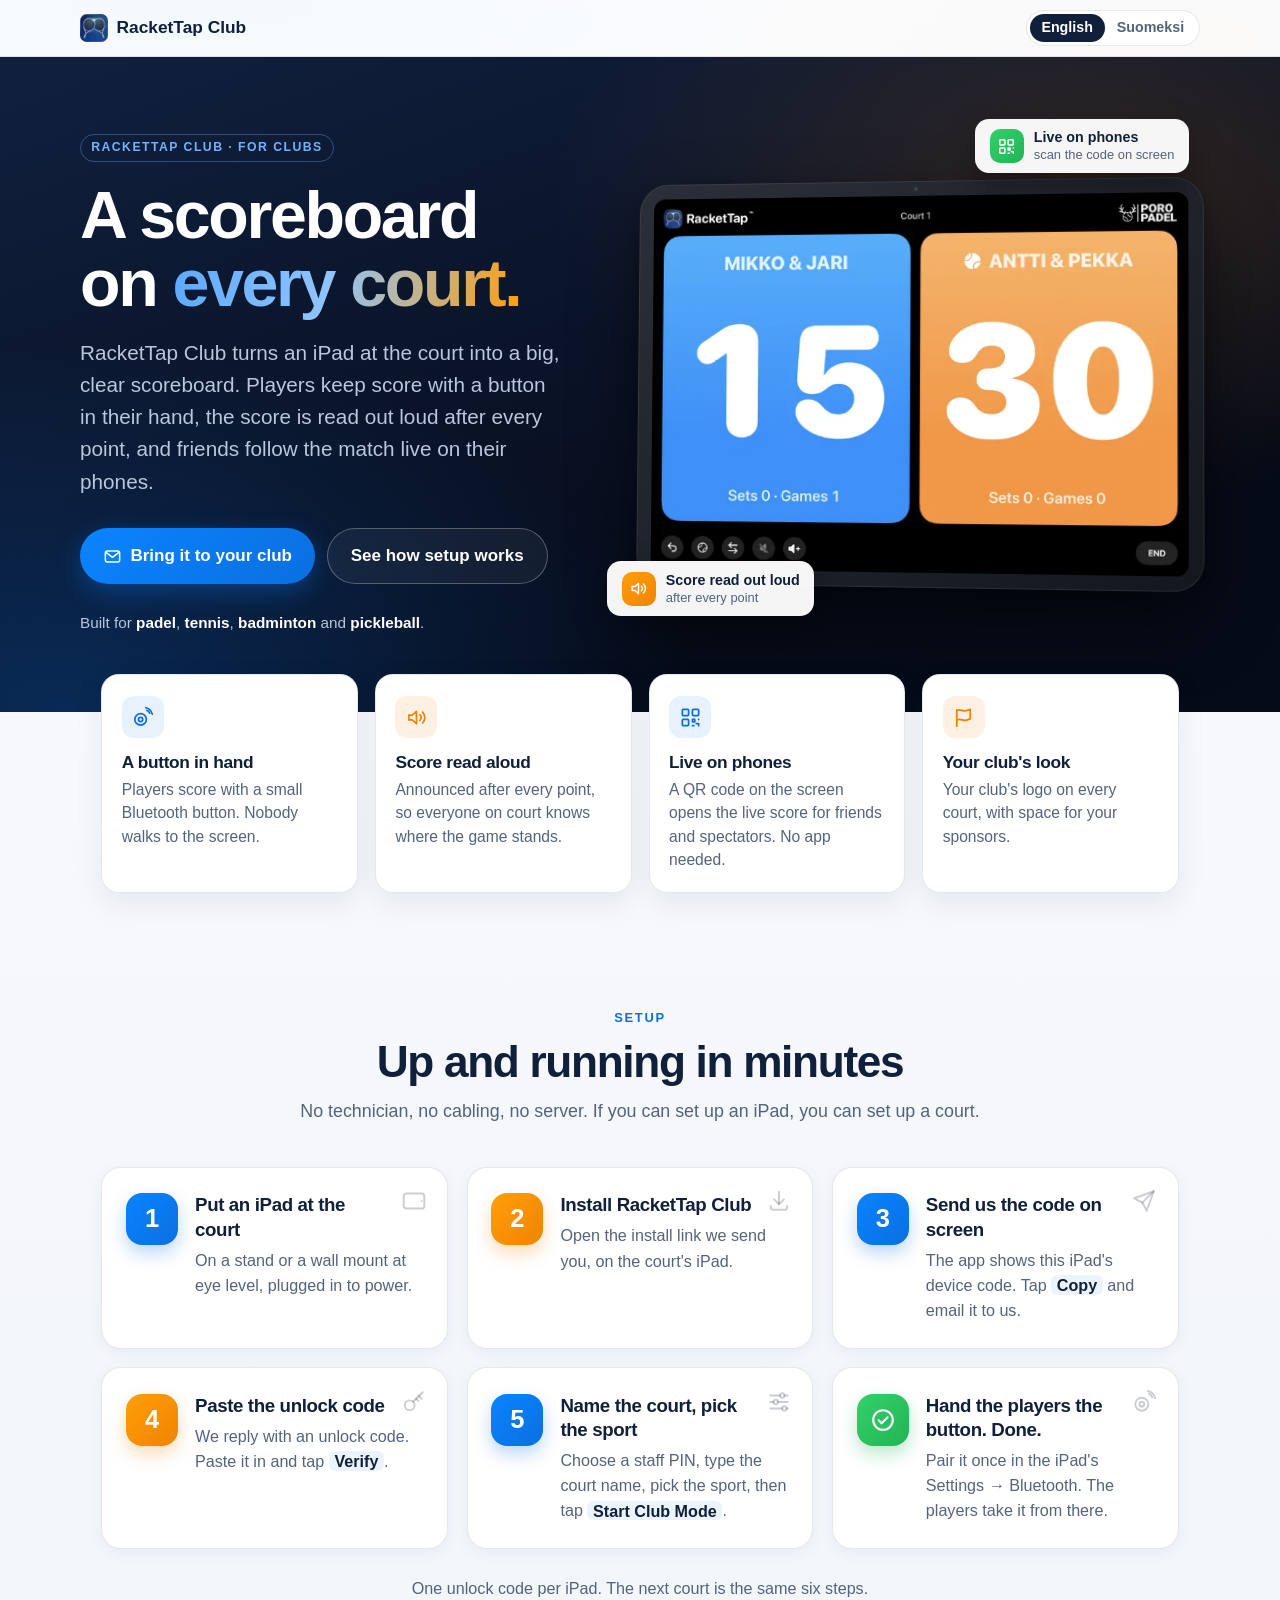
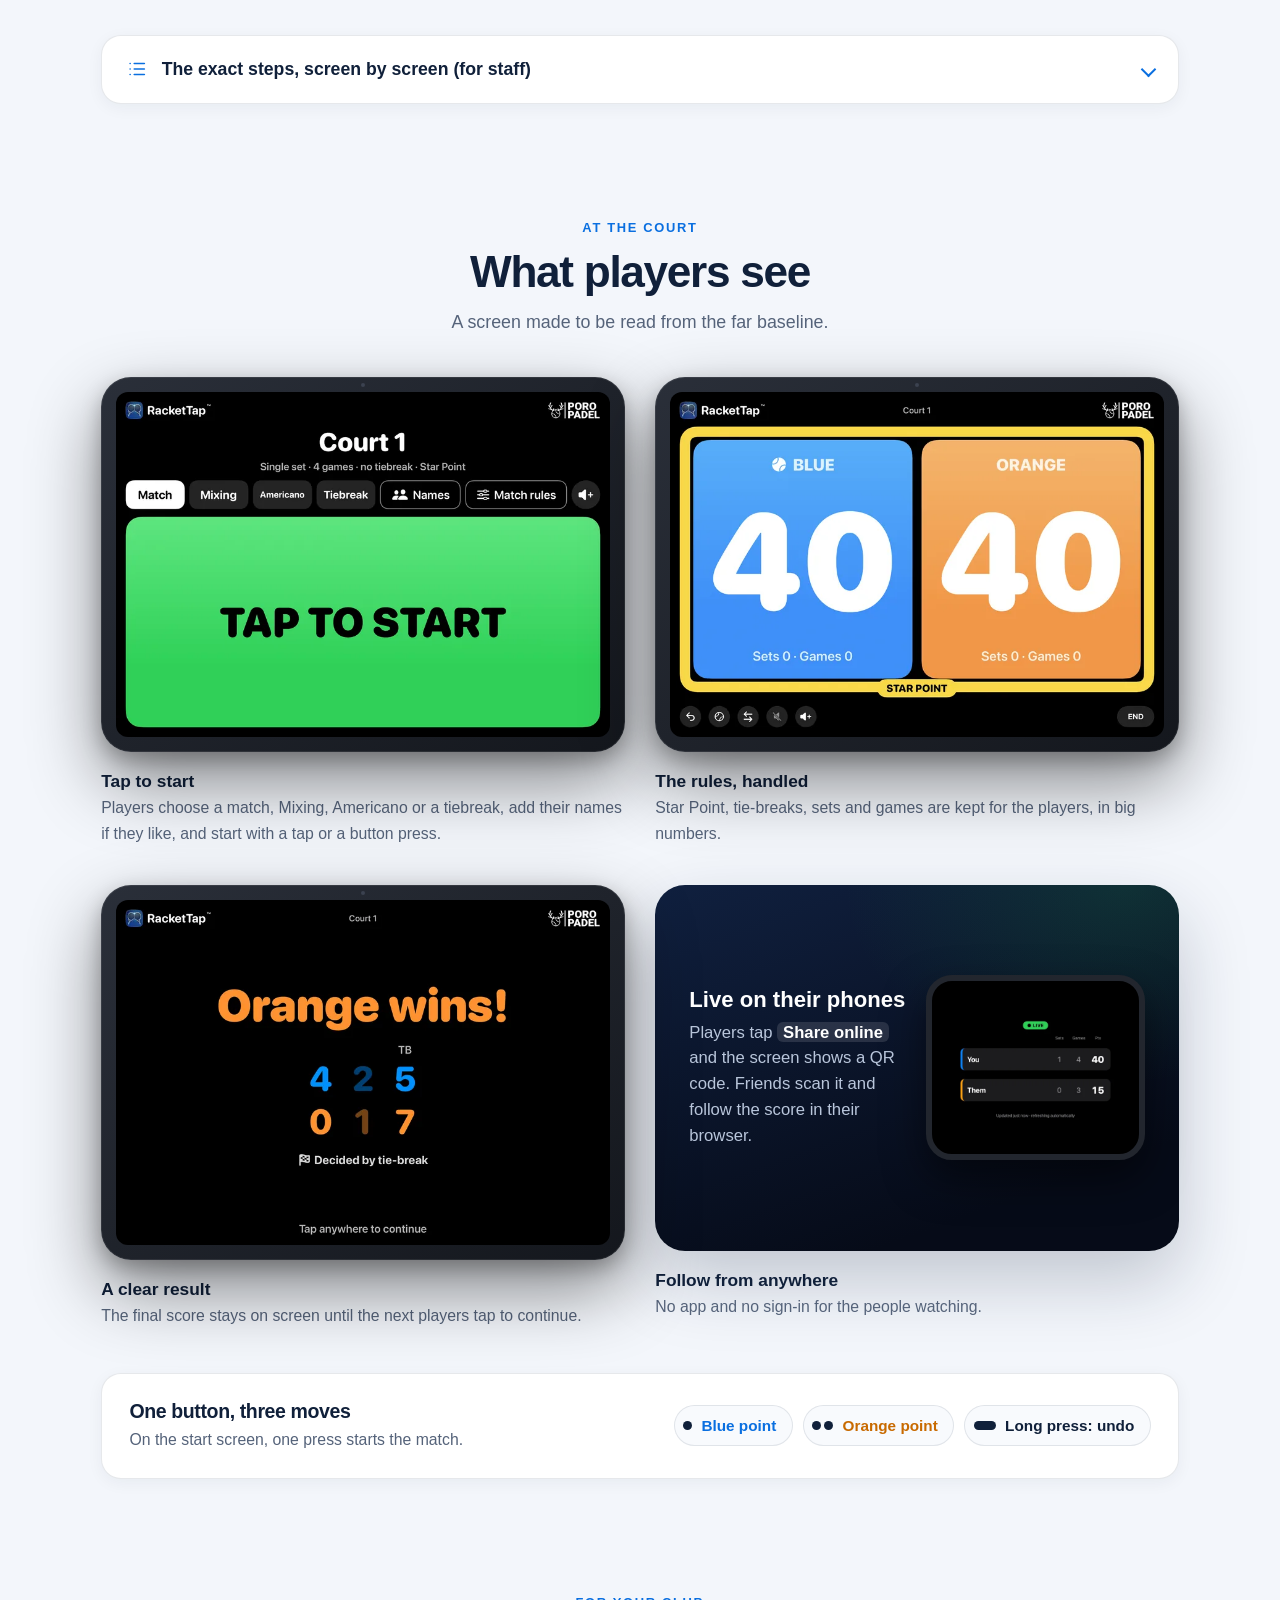
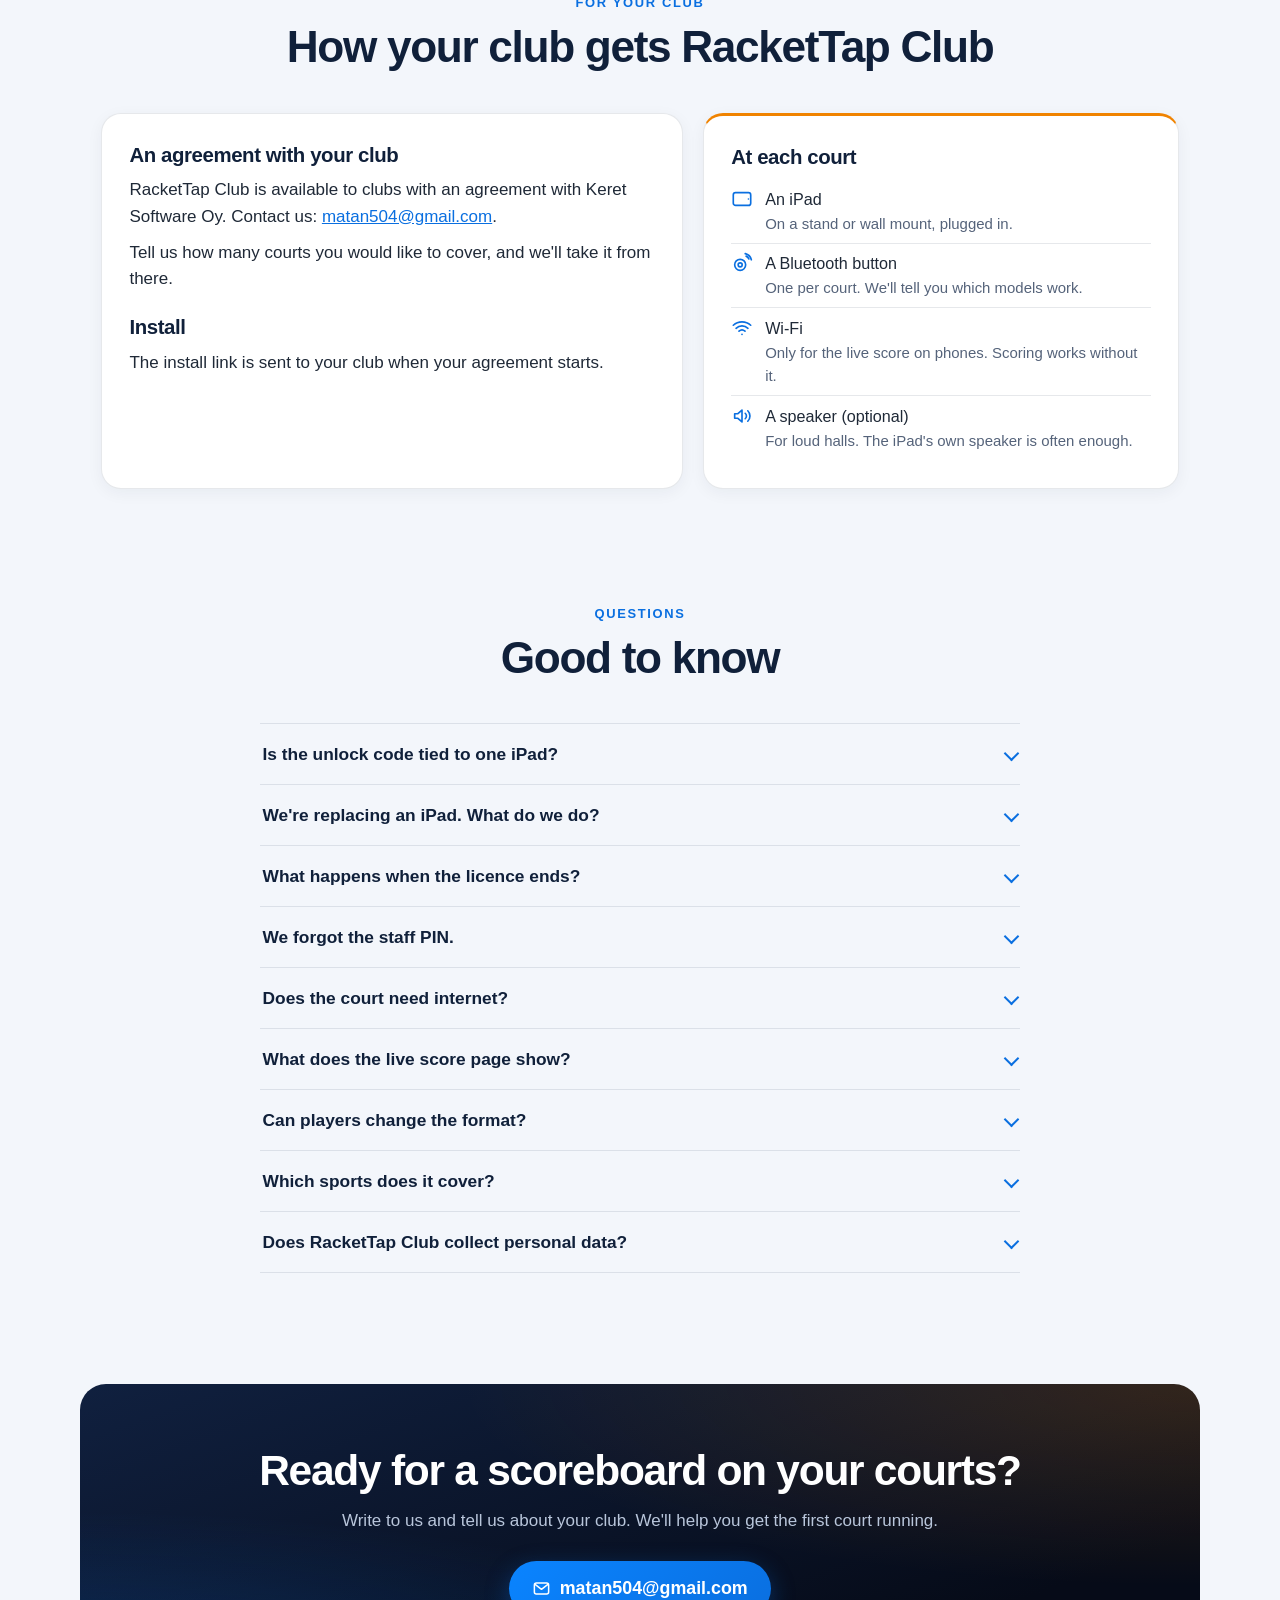
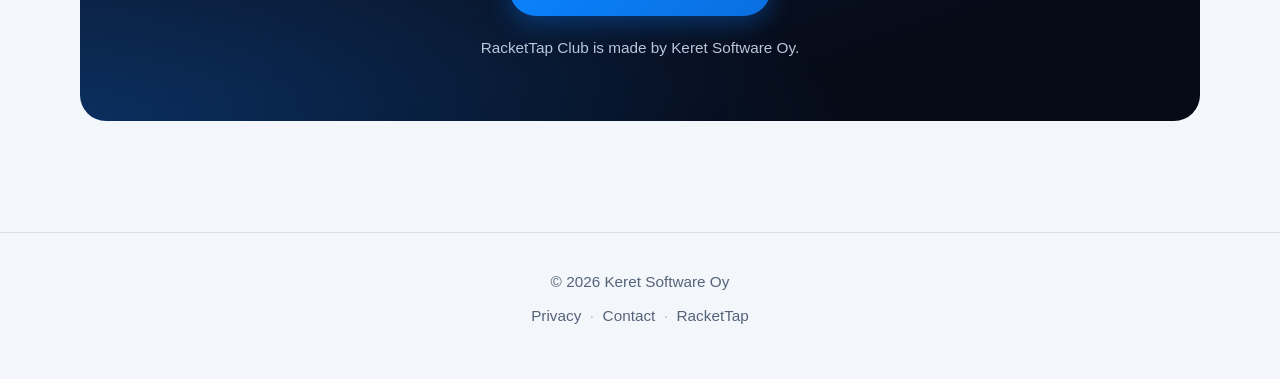
==== club/index.html @ 0b12cc2e "club: RacketTap Club pages (about, setup, FAQ, privacy) EN+FI Co-Authored-By: Claude Opus 5.5 <norep" ====
<!DOCTYPE html>
<html lang="en" data-lang="en">
<head>
<meta charset="UTF-8">
<meta name="viewport" content="width=device-width, initial-scale=1.0">
<title>RacketTap Club — a scoreboard on every court</title>
<meta name="description" content="RacketTap Club turns an iPad at each court into a courtside scoreboard for padel, tennis, badminton and pickleball clubs. Scored with a Bluetooth button, read out loud, live on players' phones.">
<link rel="stylesheet" href="../style.css?v=8">
<link rel="stylesheet" href="club.css?v=1">
<link rel="icon" type="image/png" href="../icon.png">
<link rel="alternate" hreflang="en" href="https://matan504123.github.io/rackettap-site/club/#en">
<link rel="alternate" hreflang="fi" href="https://matan504123.github.io/rackettap-site/club/#fi">

<meta property="og:title" content="RacketTap Club — a scoreboard on every court">
<meta property="og:description" content="A courtside scoreboard for padel, tennis, badminton and pickleball clubs, on an iPad at each court.">
<meta property="og:type" content="website">
<meta property="og:image" content="https://matan504123.github.io/rackettap-site/club/img/og-court.jpg">

<script>
  // Runs before first paint so the hidden language never flashes. Without
  // JavaScript both languages simply stay on the page, one after the other.
  (function () {
    var d = document.documentElement, lang = 'en';
    try {
      var h = (location.hash || '').toLowerCase();
      var saved = null;
      try { saved = localStorage.getItem('club.lang'); } catch (e) {}
      if (h.indexOf('#fi') === 0) lang = 'fi';
      else if (h.indexOf('#en') === 0) lang = 'en';
      else if (saved === 'fi' || saved === 'en') lang = saved;
      else if ((navigator.language || '').toLowerCase().indexOf('fi') === 0) lang = 'fi';
    } catch (e) {}
    d.className += ' js';
    d.setAttribute('data-lang', lang);
    d.setAttribute('lang', lang);
  })();
</script>
</head>
<body>

<!-- Line icons, drawn once and reused by both languages. -->
<svg width="0" height="0" style="position:absolute" aria-hidden="true" focusable="false">
  <defs>
    <symbol id="i-ipad" viewBox="0 0 24 24" fill="none" stroke="currentColor" stroke-width="1.8" stroke-linecap="round" stroke-linejoin="round"><rect x="2.5" y="5" width="19" height="14" rx="2.5"/><path d="M19 12h.01"/></symbol>
    <symbol id="i-download" viewBox="0 0 24 24" fill="none" stroke="currentColor" stroke-width="1.8" stroke-linecap="round" stroke-linejoin="round"><path d="M12 3.5v11"/><path d="m7.5 10.5 4.5 4.5 4.5-4.5"/><path d="M4.5 16.5v1.5a2 2 0 0 0 2 2h11a2 2 0 0 0 2-2v-1.5"/></symbol>
    <symbol id="i-send" viewBox="0 0 24 24" fill="none" stroke="currentColor" stroke-width="1.8" stroke-linecap="round" stroke-linejoin="round"><path d="M21 3 10.5 13.5"/><path d="M21 3 14.5 21l-4-7.5L3 9.5 21 3Z"/></symbol>
    <symbol id="i-key" viewBox="0 0 24 24" fill="none" stroke="currentColor" stroke-width="1.8" stroke-linecap="round" stroke-linejoin="round"><circle cx="8" cy="15" r="4.5"/><path d="m11.2 11.8 8.8-8.8"/><path d="m16.5 6.5 2.5 2.5"/><path d="m14 9 2 2"/></symbol>
    <symbol id="i-sliders" viewBox="0 0 24 24" fill="none" stroke="currentColor" stroke-width="1.8" stroke-linecap="round" stroke-linejoin="round"><path d="M4 6h9"/><path d="M17 6h3"/><circle cx="15" cy="6" r="2"/><path d="M4 12h3"/><path d="M11 12h9"/><circle cx="9" cy="12" r="2"/><path d="M4 18h11"/><path d="M19 18h1"/><circle cx="17" cy="18" r="2"/></symbol>
    <symbol id="i-button" viewBox="0 0 24 24" fill="none" stroke="currentColor" stroke-width="1.8" stroke-linecap="round" stroke-linejoin="round"><circle cx="10" cy="14" r="6"/><circle cx="10" cy="14" r="2.2"/><path d="M16.5 4.5a6 6 0 0 1 3 3"/><path d="M15.5 1.8a9 9 0 0 1 6.7 6.7"/></symbol>
    <symbol id="i-voice" viewBox="0 0 24 24" fill="none" stroke="currentColor" stroke-width="1.8" stroke-linecap="round" stroke-linejoin="round"><path d="M4 9.5v5h3.5L12 18.5v-13L7.5 9.5H4Z"/><path d="M15.5 9a4 4 0 0 1 0 6"/><path d="M18.3 6.3a8 8 0 0 1 0 11.4"/></symbol>
    <symbol id="i-qr" viewBox="0 0 24 24" fill="none" stroke="currentColor" stroke-width="1.8" stroke-linecap="round" stroke-linejoin="round"><rect x="3.5" y="3.5" width="6.5" height="6.5" rx="1"/><rect x="14" y="3.5" width="6.5" height="6.5" rx="1"/><rect x="3.5" y="14" width="6.5" height="6.5" rx="1"/><path d="M14 14h2.5v2.5H14z"/><path d="M20.5 14v.01"/><path d="M18 18.5h2.5v2"/><path d="M14 20.5h1.5"/></symbol>
    <symbol id="i-flag" viewBox="0 0 24 24" fill="none" stroke="currentColor" stroke-width="1.8" stroke-linecap="round" stroke-linejoin="round"><path d="M5 21V4"/><path d="M5 4.5c4-2 7 2 11 0l3-1v10l-3 1c-4 2-7-2-11 0"/></symbol>
    <symbol id="i-check" viewBox="0 0 24 24" fill="none" stroke="currentColor" stroke-width="2" stroke-linecap="round" stroke-linejoin="round"><circle cx="12" cy="12" r="9"/><path d="m8 12.3 2.7 2.7L16.2 9.5"/></symbol>
    <symbol id="i-mail" viewBox="0 0 24 24" fill="none" stroke="currentColor" stroke-width="1.9" stroke-linecap="round" stroke-linejoin="round"><rect x="3" y="5" width="18" height="14" rx="2.5"/><path d="m3.5 6.5 8.5 6.5 8.5-6.5"/></symbol>
    <symbol id="i-wifi" viewBox="0 0 24 24" fill="none" stroke="currentColor" stroke-width="1.8" stroke-linecap="round" stroke-linejoin="round"><path d="M2.5 9a14 14 0 0 1 19 0"/><path d="M5.5 12.3a9.5 9.5 0 0 1 13 0"/><path d="M8.7 15.5a5 5 0 0 1 6.6 0"/><path d="M12 19h.01"/></symbol>
    <symbol id="i-list" viewBox="0 0 24 24" fill="none" stroke="currentColor" stroke-width="1.8" stroke-linecap="round" stroke-linejoin="round"><path d="M9 6h11"/><path d="M9 12h11"/><path d="M9 18h11"/><path d="M4.5 6h.01"/><path d="M4.5 12h.01"/><path d="M4.5 18h.01"/></symbol>
  </defs>
</svg>

<nav class="nav">
  <a class="nav-brand" href="../">
    <img src="../icon.png" alt="">
    RacketTap Club
  </a>
  <div class="lang-switch" role="group" aria-label="Language / Kieli">
    <a href="#en" hreflang="en" lang="en" data-set-lang="en" aria-current="true">English</a>
    <a href="#fi" hreflang="fi" lang="fi" data-set-lang="fi" aria-current="false">Suomeksi</a>
  </div>
</nav>

<!-- ================================================================ ENGLISH -->
<div id="en" data-lang-block="en" lang="en">

  <header class="club-hero">
    <div class="club-hero-inner">
      <div>
        <span class="eyebrow">RacketTap Club · for clubs</span>
        <h1>A scoreboard on <span class="accent">every court.</span></h1>
        <p class="lede">RacketTap Club turns an iPad at the court into a big, clear scoreboard. Players keep score with a button in their hand, the score is read out loud after every point, and friends follow the match live on their phones.</p>
        <div class="hero-actions">
          <a class="btn btn-primary" href="mailto:matan504@gmail.com?subject=RacketTap%20Club">
            <svg aria-hidden="true"><use href="#i-mail"/></svg>
            Bring it to your club
          </a>
          <a class="btn btn-ghost" href="#setup-en">See how setup works</a>
        </div>
        <p class="hero-sports">Built for <strong>padel</strong>, <strong>tennis</strong>, <strong>badminton</strong> and <strong>pickleball</strong>.</p>
      </div>
      <div class="hero-visual">
        <div class="ipad">
          <img src="img/court-scoreboard-1400.webp"
               srcset="img/court-scoreboard-800.webp 800w, img/court-scoreboard-1400.webp 1400w"
               sizes="(max-width: 860px) 92vw, 600px"
               width="1400" height="978"
               alt="The court iPad during a padel match: Mikko and Jari on blue lead 15, Antti and Pekka on orange have 30. Court 1, with the club's logo top right.">
        </div>
        <div class="float-card voice" aria-hidden="true">
          <span class="fc-icon"><svg><use href="#i-voice"/></svg></span>
          <span>Score read out loud<small>after every point</small></span>
        </div>
        <div class="float-card live" aria-hidden="true">
          <span class="fc-icon"><svg><use href="#i-qr"/></svg></span>
          <span>Live on phones<small>scan the code on screen</small></span>
        </div>
      </div>
    </div>
  </header>

  <ul class="value-strip" aria-label="What RacketTap Club does">
    <li class="value">
      <span class="v-icon"><svg aria-hidden="true"><use href="#i-button"/></svg></span>
      <h3>A button in hand</h3>
      <p>Players score with a small Bluetooth button. Nobody walks to the screen.</p>
    </li>
    <li class="value">
      <span class="v-icon"><svg aria-hidden="true"><use href="#i-voice"/></svg></span>
      <h3>Score read aloud</h3>
      <p>Announced after every point, so everyone on court knows where the game stands.</p>
    </li>
    <li class="value">
      <span class="v-icon"><svg aria-hidden="true"><use href="#i-qr"/></svg></span>
      <h3>Live on phones</h3>
      <p>A QR code on the screen opens the live score for friends and spectators. No app needed.</p>
    </li>
    <li class="value">
      <span class="v-icon"><svg aria-hidden="true"><use href="#i-flag"/></svg></span>
      <h3>Your club's look</h3>
      <p>Your club's logo on every court, with space for your sponsors.</p>
    </li>
  </ul>

  <section class="club-section" id="setup-en" aria-labelledby="setup-en-h">
    <div class="club-head">
      <span class="kicker">Setup</span>
      <h2 id="setup-en-h">Up and running in minutes</h2>
      <p>No technician, no cabling, no server. If you can set up an iPad, you can set up a court.</p>
    </div>

    <ol class="steps">
      <li class="step">
        <span class="step-num">1</span>
        <svg class="s-icon" aria-hidden="true"><use href="#i-ipad"/></svg>
        <h3>Put an iPad at the court</h3>
        <p>On a stand or a wall mount at eye level, plugged in to power.</p>
      </li>
      <li class="step">
        <span class="step-num">2</span>
        <svg class="s-icon" aria-hidden="true"><use href="#i-download"/></svg>
        <h3>Install RacketTap Club</h3>
        <p>Open the install link we send you, on the court's iPad.</p>
      </li>
      <li class="step">
        <span class="step-num">3</span>
        <svg class="s-icon" aria-hidden="true"><use href="#i-send"/></svg>
        <h3>Send us the code on screen</h3>
        <p>The app shows this iPad's device code. Tap <span class="ui">Copy</span> and email it to us.</p>
      </li>
      <li class="step">
        <span class="step-num">4</span>
        <svg class="s-icon" aria-hidden="true"><use href="#i-key"/></svg>
        <h3>Paste the unlock code</h3>
        <p>We reply with an unlock code. Paste it in and tap <span class="ui">Verify</span>.</p>
      </li>
      <li class="step">
        <span class="step-num">5</span>
        <svg class="s-icon" aria-hidden="true"><use href="#i-sliders"/></svg>
        <h3>Name the court, pick the sport</h3>
        <p>Choose a staff PIN, type the court name, pick the sport, then tap <span class="ui">Start Club Mode</span>.</p>
      </li>
      <li class="step done">
        <span class="step-num"><svg width="26" height="26" aria-hidden="true"><use href="#i-check"/></svg><span class="sr-only">6</span></span>
        <svg class="s-icon" aria-hidden="true"><use href="#i-button"/></svg>
        <h3>Hand the players the button. Done.</h3>
        <p>Pair it once in the iPad's Settings → Bluetooth. The players take it from there.</p>
      </li>
    </ol>
    <p class="setup-note">One unlock code per iPad. The next court is the same six steps.</p>

    <details class="staff-guide">
      <summary><svg aria-hidden="true"><use href="#i-list"/></svg>The exact steps, screen by screen (for staff)</summary>
      <div class="guide-body">
        <div>
          <h4>First setup</h4>
          <ol>
            <li>Open RacketTap Club. Under <span class="ui">Device code</span>, tap <span class="ui">Copy</span> and send the code to us by email.</li>
            <li>When our unlock code arrives, put it in the <span class="ui">Paste unlock code</span> field and tap <span class="ui">Verify</span>.</li>
            <li>Under <span class="ui">Admin PIN</span>, type a PIN of 4 to 6 digits in <span class="ui">New PIN</span> and <span class="ui">Repeat PIN</span>, then tap <span class="ui">Save PIN</span>. Staff use this PIN to reach the court's settings.</li>
            <li>Type the <span class="ui">Court name</span> (for example “Court 1”) and choose the <span class="ui">Sport</span>. Open <span class="ui">Match rules</span> if you want a different format.</li>
            <li>Tap <span class="ui">Start Club Mode</span>. From now on the iPad opens straight to the court screen.</li>
          </ol>
        </div>
        <div>
          <h4>Getting back to the settings</h4>
          <p>Press and hold the top-left corner of the court screen, over the RacketTap logo, for three seconds, then enter the PIN. There you can change the court name, the voice, the default sport and match type, and the sponsors, and see the match log.</p>
          <h4>The Bluetooth button</h4>
          <p>Pair it once in the iPad's Settings → Bluetooth. Keep the iPad's volume a few steps below maximum: most buttons work by sending a volume press.</p>
          <h4>Sound (optional)</h4>
          <p>The iPad's own speaker reads the score. For a louder hall, connect a speaker in Settings → Bluetooth the same way. The voice is switched on or off with <span class="ui">Announce the score</span> in the court's settings.</p>
        </div>
      </div>
    </details>
  </section>

  <section class="club-section" aria-labelledby="see-en-h">
    <div class="club-head">
      <span class="kicker">At the court</span>
      <h2 id="see-en-h">What players see</h2>
      <p>A screen made to be read from the far baseline.</p>
    </div>
    <div class="showcase">
      <figure class="shot">
        <div class="ipad"><img src="img/court-start-800.webp" srcset="img/court-start-800.webp 800w, img/court-start-1400.webp 1400w" sizes="(max-width: 860px) 92vw, 540px" width="800" height="559" loading="lazy" alt="The court's start screen: Court 1, the match options, and a large green Tap to start button."></div>
        <figcaption><strong>Tap to start</strong><span>Players choose a match, Mixing, Americano or a tiebreak, add their names if they like, and start with a tap or a button press.</span></figcaption>
      </figure>
      <figure class="shot">
        <div class="ipad"><img src="img/court-starpoint-800.webp" srcset="img/court-starpoint-800.webp 800w, img/court-starpoint-1400.webp 1400w" sizes="(max-width: 860px) 92vw, 540px" width="800" height="559" loading="lazy" alt="The scoreboard at 40–40 with the Star Point banner highlighted in yellow."></div>
        <figcaption><strong>The rules, handled</strong><span>Star Point, tie-breaks, sets and games are kept for the players, in big numbers.</span></figcaption>
      </figure>
      <figure class="shot">
        <div class="ipad"><img src="img/court-result-800.webp" srcset="img/court-result-800.webp 800w, img/court-result-1400.webp 1400w" sizes="(max-width: 860px) 92vw, 540px" width="800" height="559" loading="lazy" alt="The result screen: Orange wins, decided by a tie-break."></div>
        <figcaption><strong>A clear result</strong><span>The final score stays on screen until the next players tap to continue.</span></figcaption>
      </figure>
      <figure class="shot">
        <div class="live-panel">
          <p><strong>Live on their phones</strong>Players tap <span class="ui" style="background:rgba(255,255,255,.12);color:#fff">Share online</span> and the screen shows a QR code. Friends scan it and follow the score in their browser.</p>
          <div class="phone"><img src="img/live-web.webp" width="552" height="380" loading="lazy" alt="The live score page on a phone, showing sets, games and points for both teams."></div>
        </div>
        <figcaption><strong>Follow from anywhere</strong><span>No app and no sign-in for the people watching.</span></figcaption>
      </figure>
    </div>

    <div class="button-legend">
      <div>
        <h3>One button, three moves</h3>
        <p>On the start screen, one press starts the match.</p>
      </div>
      <ul class="presses">
        <li><span class="dots" aria-hidden="true"><i></i></span><span class="blue">Blue point</span></li>
        <li><span class="dots" aria-hidden="true"><i></i><i></i></span><span class="orange">Orange point</span></li>
        <li><span class="dots" aria-hidden="true"><i class="long"></i></span>Long press: undo</li>
      </ul>
    </div>
  </section>

  <section class="club-section" aria-labelledby="get-en-h">
    <div class="club-head">
      <span class="kicker">For your club</span>
      <h2 id="get-en-h">How your club gets RacketTap Club</h2>
    </div>
    <div class="get-it">
      <div class="panel">
        <h3>An agreement with your club</h3>
        <p>RacketTap Club is available to clubs with an agreement with Keret Software Oy. Contact us: <a href="mailto:matan504@gmail.com">matan504@gmail.com</a>.</p>
        <p>Tell us how many courts you would like to cover, and we'll take it from there.</p>
        <h3 id="install-en" style="margin-top:1.3rem">Install</h3>
        <p>The install link is sent to your club when your agreement starts.</p>
      </div>
      <div class="panel accent">
        <h3>At each court</h3>
        <ul class="kit">
          <li><svg aria-hidden="true"><use href="#i-ipad"/></svg><div>An iPad<span>On a stand or wall mount, plugged in.</span></div></li>
          <li><svg aria-hidden="true"><use href="#i-button"/></svg><div>A Bluetooth button<span>One per court. We'll tell you which models work.</span></div></li>
          <li><svg aria-hidden="true"><use href="#i-wifi"/></svg><div>Wi-Fi<span>Only for the live score on phones. Scoring works without it.</span></div></li>
          <li><svg aria-hidden="true"><use href="#i-voice"/></svg><div>A speaker (optional)<span>For loud halls. The iPad's own speaker is often enough.</span></div></li>
        </ul>
      </div>
    </div>
  </section>

  <section class="club-section" aria-labelledby="faq-en-h">
    <div class="club-head">
      <span class="kicker">Questions</span>
      <h2 id="faq-en-h">Good to know</h2>
    </div>
    <div class="club-faq">
      <details class="qa">
        <summary>Is the unlock code tied to one iPad?</summary>
        <div class="qa-body"><p>Yes. Each unlock code works only on the iPad whose device code you sent us. Every court iPad gets its own code.</p></div>
      </details>
      <details class="qa">
        <summary>We're replacing an iPad. What do we do?</summary>
        <div class="qa-body"><p>Install RacketTap Club on the new iPad and send us the device code it shows. You'll get a new unlock code for that iPad; the old iPad's code doesn't move across.</p></div>
      </details>
      <details class="qa">
        <summary>What happens when the licence ends?</summary>
        <div class="qa-body"><p>After the end date (shown under <span class="ui">Valid until</span> in the court's settings), the court stops scoring and goes back to the setup screen, which says why. Matches already played stay in the iPad's match log.</p></div>
      </details>
      <details class="qa">
        <summary>We forgot the staff PIN.</summary>
        <div class="qa-body">
          <p>The PIN is kept on the iPad only in protected form, so nobody can read it back, us included. If someone still knows it, <span class="ui">Change PIN</span> in the court's settings sets a new one. After five wrong tries the PIN pad pauses for five minutes.</p>
          <p><span class="ui">Remove licence</span> in the settings also clears the PIN, but it needs the PIN too. If nobody knows the PIN, contact us and we'll help you reset that iPad.</p>
        </div>
      </details>
      <details class="qa">
        <summary>Does the court need internet?</summary>
        <div class="qa-body"><p>No for scoring: the scoreboard, the voice and the match log all work offline. The live score on phones needs the iPad on Wi-Fi and signed in to iCloud with an Apple Account.</p></div>
      </details>
      <details class="qa">
        <summary>What does the live score page show?</summary>
        <div class="qa-body"><p>The running score and the team or player names typed on the court for that match. Nothing else: no heart rate, no location. Anyone with the link can view it while the match is shared. Details are in the <a href="privacy/">privacy policy</a>.</p></div>
      </details>
      <details class="qa">
        <summary>Can players change the format?</summary>
        <div class="qa-body"><p>Yes. On the start screen they can pick the match type and adjust the match rules. When the court has been idle for the time you choose (5 to 20 minutes), it returns to the club's default.</p></div>
      </details>
      <details class="qa">
        <summary>Which sports does it cover?</summary>
        <div class="qa-body"><p>Padel, tennis, badminton and pickleball. Each court has its own default sport.</p></div>
      </details>
      <details class="qa">
        <summary>Does RacketTap Club collect personal data?</summary>
        <div class="qa-body"><p>No. Keret Software Oy collects no personal data: no accounts, no analytics, no ads, no tracking. Read the <a href="privacy/">privacy policy</a>.</p></div>
      </details>
    </div>
  </section>

  <div class="contact-wrap">
    <section class="contact-band" aria-labelledby="contact-en-h">
      <h2 id="contact-en-h">Ready for a scoreboard on your courts?</h2>
      <p>Write to us and tell us about your club. We'll help you get the first court running.</p>
      <a class="btn btn-primary" href="mailto:matan504@gmail.com?subject=RacketTap%20Club">
        <svg aria-hidden="true"><use href="#i-mail"/></svg>
        matan504@gmail.com
      </a>
      <p class="contact-meta">RacketTap Club is made by Keret Software Oy.</p>
    </section>
  </div>
</div>

<p class="lang-divider" lang="fi">Suomeksi</p>

<!-- ================================================================ SUOMEKSI -->
<div id="fi" data-lang-block="fi" lang="fi">

  <header class="club-hero">
    <div class="club-hero-inner">
      <div>
        <span class="eyebrow">RacketTap Club · seuroille</span>
        <h1>Tulostaulu <span class="accent">jokaiselle kentälle.</span></h1>
        <p class="lede">RacketTap Club tekee kentän laidan iPadista ison ja selkeän tulostaulun. Pelaajat kirjaavat pisteet kädessä pidettävällä painikkeella, tulos kuulutetaan ääneen jokaisen pisteen jälkeen, ja kaverit seuraavat ottelua livenä puhelimestaan.</p>
        <div class="hero-actions">
          <a class="btn btn-primary" href="mailto:matan504@gmail.com?subject=RacketTap%20Club">
            <svg aria-hidden="true"><use href="#i-mail"/></svg>
            Ota yhteyttä
          </a>
          <a class="btn btn-ghost" href="#setup-fi">Näin käyttöönotto sujuu</a>
        </div>
        <p class="hero-sports"><strong>Padel</strong>, <strong>tennis</strong>, <strong>sulkapallo</strong> ja <strong>pickleball</strong>.</p>
      </div>
      <div class="hero-visual">
        <div class="ipad">
          <img src="img/court-scoreboard-1400.webp"
               srcset="img/court-scoreboard-800.webp 800w, img/court-scoreboard-1400.webp 1400w"
               sizes="(max-width: 860px) 92vw, 600px"
               width="1400" height="978"
               alt="Kentän iPad padel-ottelun aikana: sinisellä Mikko ja Jari, 15, oranssilla Antti ja Pekka, 30. Kenttä 1 ja seuran logo oikeassa yläkulmassa.">
        </div>
        <div class="float-card voice" aria-hidden="true">
          <span class="fc-icon"><svg><use href="#i-voice"/></svg></span>
          <span>Tulos ääneen<small>jokaisen pisteen jälkeen</small></span>
        </div>
        <div class="float-card live" aria-hidden="true">
          <span class="fc-icon"><svg><use href="#i-qr"/></svg></span>
          <span>Livenä puhelimissa<small>skannaa näytön koodi</small></span>
        </div>
      </div>
    </div>
  </header>

  <ul class="value-strip" aria-label="Mitä RacketTap Club tekee">
    <li class="value">
      <span class="v-icon"><svg aria-hidden="true"><use href="#i-button"/></svg></span>
      <h3>Painike kädessä</h3>
      <p>Pelaajat kirjaavat pisteet pienellä Bluetooth-painikkeella. Kenenkään ei tarvitse kävellä näytölle.</p>
    </li>
    <li class="value">
      <span class="v-icon"><svg aria-hidden="true"><use href="#i-voice"/></svg></span>
      <h3>Tulos kuulutetaan</h3>
      <p>Jokaisen pisteen jälkeen, joten koko kenttä tietää tilanteen.</p>
    </li>
    <li class="value">
      <span class="v-icon"><svg aria-hidden="true"><use href="#i-qr"/></svg></span>
      <h3>Livenä puhelimissa</h3>
      <p>Näytön QR-koodista aukeaa live-tulos kavereille ja katsojille. Sovellusta ei tarvita.</p>
    </li>
    <li class="value">
      <span class="v-icon"><svg aria-hidden="true"><use href="#i-flag"/></svg></span>
      <h3>Seuranne oma ilme</h3>
      <p>Seuran logo jokaisella kentällä ja tilaa sponsoreillenne.</p>
    </li>
  </ul>

  <section class="club-section" id="setup-fi" aria-labelledby="setup-fi-h">
    <div class="club-head">
      <span class="kicker">Käyttöönotto</span>
      <h2 id="setup-fi-h">Käytössä muutamassa minuutissa</h2>
      <p>Ei asentajaa, ei kaapelointia, ei palvelinta. Jos osaat ottaa iPadin käyttöön, osaat ottaa käyttöön kentän.</p>
    </div>

    <ol class="steps">
      <li class="step">
        <span class="step-num">1</span>
        <svg class="s-icon" aria-hidden="true"><use href="#i-ipad"/></svg>
        <h3>Laita iPad kentän laidalle</h3>
        <p>Telineeseen tai seinäkiinnikkeeseen silmien korkeudelle, laturi kiinni.</p>
      </li>
      <li class="step">
        <span class="step-num">2</span>
        <svg class="s-icon" aria-hidden="true"><use href="#i-download"/></svg>
        <h3>Asenna RacketTap Club</h3>
        <p>Avaa lähettämämme asennuslinkki kentän iPadilla.</p>
      </li>
      <li class="step">
        <span class="step-num">3</span>
        <svg class="s-icon" aria-hidden="true"><use href="#i-send"/></svg>
        <h3>Lähetä meille näytön koodi</h3>
        <p>Sovellus näyttää iPadin laitekoodin. Napauta <span class="ui">Kopioi</span> ja lähetä koodi meille sähköpostilla.</p>
      </li>
      <li class="step">
        <span class="step-num">4</span>
        <svg class="s-icon" aria-hidden="true"><use href="#i-key"/></svg>
        <h3>Liitä avauskoodi</h3>
        <p>Vastaamme avauskoodilla. Liitä se sovellukseen ja napauta <span class="ui">Tarkista</span>.</p>
      </li>
      <li class="step">
        <span class="step-num">5</span>
        <svg class="s-icon" aria-hidden="true"><use href="#i-sliders"/></svg>
        <h3>Nimeä kenttä ja valitse laji</h3>
        <p>Valitse henkilökunnan PIN-koodi, kirjoita kentän nimi, valitse laji ja napauta <span class="ui">Käynnistä klubitila</span>.</p>
      </li>
      <li class="step done">
        <span class="step-num"><svg width="26" height="26" aria-hidden="true"><use href="#i-check"/></svg><span class="sr-only">6</span></span>
        <svg class="s-icon" aria-hidden="true"><use href="#i-button"/></svg>
        <h3>Anna painike pelaajille. Valmista!</h3>
        <p>Yhdistä painike kerran iPadin kohdassa Asetukset → Bluetooth. Pelaajat hoitavat loput.</p>
      </li>
    </ol>
    <p class="setup-note">Jokaiselle iPadille oma avauskoodi. Seuraava kenttä otetaan käyttöön samoilla kuudella askeleella.</p>

    <details class="staff-guide">
      <summary><svg aria-hidden="true"><use href="#i-list"/></svg>Tarkat vaiheet näyttö kerrallaan (henkilökunnalle)</summary>
      <div class="guide-body">
        <div>
          <h4>Ensimmäinen käyttöönotto</h4>
          <ol>
            <li>Avaa RacketTap Club. Napauta kohdan <span class="ui">Laitekoodi</span> vieressä <span class="ui">Kopioi</span> ja lähetä koodi meille sähköpostilla.</li>
            <li>Kun avauskoodimme saapuu, liitä se kenttään <span class="ui">Liitä avauskoodi</span> ja napauta <span class="ui">Tarkista</span>.</li>
            <li>Kirjoita kohtaan <span class="ui">Ylläpitäjän PIN-koodi</span> 4–6-numeroinen PIN-koodi kenttiin <span class="ui">Uusi PIN-koodi</span> ja <span class="ui">Toista PIN-koodi</span> ja napauta <span class="ui">Tallenna PIN-koodi</span>. Henkilökunta pääsee tällä koodilla kentän asetuksiin.</li>
            <li>Kirjoita <span class="ui">Kentän nimi</span> (esimerkiksi ”Kenttä 1”) ja valitse <span class="ui">Laji</span>. Avaa <span class="ui">Ottelusäännöt</span>, jos haluat toisenlaisen ottelumuodon.</li>
            <li>Napauta <span class="ui">Käynnistä klubitila</span>. Tästä lähtien iPad avautuu suoraan kenttänäkymään.</li>
          </ol>
        </div>
        <div>
          <h4>Takaisin asetuksiin</h4>
          <p>Paina kenttänäkymän vasenta yläkulmaa RacketTap-logon kohdalta kolmen sekunnin ajan ja anna PIN-koodi. Asetuksissa voit muuttaa kentän nimeä, kuulutusta, oletuslajia ja -ottelutyyppiä sekä sponsoreita, ja nähdä ottelulokin.</p>
          <h4>Bluetooth-painike</h4>
          <p>Yhdistä painike kerran iPadin kohdassa Asetukset → Bluetooth. Pidä iPadin äänenvoimakkuus pari pykälää maksimin alapuolella: useimmat painikkeet toimivat lähettämällä äänenvoimakkuuden painalluksen.</p>
          <h4>Ääni (valinnainen)</h4>
          <p>iPadin oma kaiutin kuuluttaa tuloksen. Isommassa hallissa voit yhdistää kaiuttimen samalla tavalla kohdassa Asetukset → Bluetooth. Kuulutus kytketään päälle tai pois kentän asetusten kohdasta <span class="ui">Lue tilanne ääneen</span>.</p>
        </div>
      </div>
    </details>
  </section>

  <section class="club-section" aria-labelledby="see-fi-h">
    <div class="club-head">
      <span class="kicker">Kentällä</span>
      <h2 id="see-fi-h">Mitä pelaajat näkevät</h2>
      <p>Näyttö, jonka lukee kentän toisestakin päästä.</p>
    </div>
    <div class="showcase">
      <figure class="shot">
        <div class="ipad"><img src="img/court-start-800.webp" srcset="img/court-start-800.webp 800w, img/court-start-1400.webp 1400w" sizes="(max-width: 860px) 92vw, 540px" width="800" height="559" loading="lazy" alt="Kentän aloitusnäyttö: kenttä 1, ottelun vaihtoehdot ja iso vihreä aloituspainike."></div>
        <figcaption><strong>Aloitus yhdellä napautuksella</strong><span>Pelaajat valitsevat ottelun, Mixingin, Americanon tai tiebreakin, lisäävät halutessaan nimensä ja aloittavat napautuksella tai painikkeella.</span></figcaption>
      </figure>
      <figure class="shot">
        <div class="ipad"><img src="img/court-starpoint-800.webp" srcset="img/court-starpoint-800.webp 800w, img/court-starpoint-1400.webp 1400w" sizes="(max-width: 860px) 92vw, 540px" width="800" height="559" loading="lazy" alt="Tulostaulu tilanteessa 40–40, keltainen Star Point -kehys korostettuna."></div>
        <figcaption><strong>Säännöt hoituvat</strong><span>Star Point, tiebreakit, erät ja pelit pysyvät kirjassa isoin numeroin.</span></figcaption>
      </figure>
      <figure class="shot">
        <div class="ipad"><img src="img/court-result-800.webp" srcset="img/court-result-800.webp 800w, img/court-result-1400.webp 1400w" sizes="(max-width: 860px) 92vw, 540px" width="800" height="559" loading="lazy" alt="Tulosnäyttö: oranssi voittaa, ratkaistu tiebreakissa."></div>
        <figcaption><strong>Selkeä lopputulos</strong><span>Lopputulos pysyy näytöllä, kunnes seuraavat pelaajat napauttavat jatkaakseen.</span></figcaption>
      </figure>
      <figure class="shot">
        <div class="live-panel">
          <p><strong>Livenä puhelimessa</strong>Pelaajat napauttavat <span class="ui" style="background:rgba(255,255,255,.12);color:#fff">Jaa verkossa</span>, ja näytölle tulee QR-koodi. Kaverit skannaavat sen ja seuraavat ottelua selaimessa.</p>
          <div class="phone"><img src="img/live-web.webp" width="552" height="380" loading="lazy" alt="Live-tulossivu puhelimessa: molempien joukkueiden erät, pelit ja pisteet."></div>
        </div>
        <figcaption><strong>Seuraa mistä vain</strong><span>Katsojat eivät tarvitse sovellusta eivätkä kirjautumista.</span></figcaption>
      </figure>
    </div>

    <div class="button-legend">
      <div>
        <h3>Yksi painike, kolme liikettä</h3>
        <p>Aloitusnäytöllä yksi painallus aloittaa ottelun.</p>
      </div>
      <ul class="presses">
        <li><span class="dots" aria-hidden="true"><i></i></span><span class="blue">Piste siniselle</span></li>
        <li><span class="dots" aria-hidden="true"><i></i><i></i></span><span class="orange">Piste oranssille</span></li>
        <li><span class="dots" aria-hidden="true"><i class="long"></i></span>Pitkä painallus: kumoa</li>
      </ul>
    </div>
  </section>

  <section class="club-section" aria-labelledby="get-fi-h">
    <div class="club-head">
      <span class="kicker">Seuroille</span>
      <h2 id="get-fi-h">Näin seuranne saa RacketTap Clubin</h2>
    </div>
    <div class="get-it">
      <div class="panel">
        <h3>Sopimus seuranne kanssa</h3>
        <p>RacketTap Club on saatavilla seuroille, joilla on sopimus Keret Software Oy:n kanssa. Ota yhteyttä: <a href="mailto:matan504@gmail.com">matan504@gmail.com</a>.</p>
        <p>Kerro, kuinka monelle kentälle haluatte tulostaulun, niin hoidamme loput.</p>
        <h3 id="install-fi" style="margin-top:1.3rem">Asennus</h3>
        <p>Asennuslinkki lähetetään seurallenne, kun sopimus alkaa.</p>
      </div>
      <div class="panel accent">
        <h3>Jokaiselle kentälle</h3>
        <ul class="kit">
          <li><svg aria-hidden="true"><use href="#i-ipad"/></svg><div>iPad<span>Telineessä tai seinäkiinnikkeessä, laturi kiinni.</span></div></li>
          <li><svg aria-hidden="true"><use href="#i-button"/></svg><div>Bluetooth-painike<span>Yksi kenttää kohden. Kerromme, mitkä mallit toimivat.</span></div></li>
          <li><svg aria-hidden="true"><use href="#i-wifi"/></svg><div>Wi-Fi<span>Vain puhelimien live-tulokseen. Pisteiden kirjaus toimii ilman.</span></div></li>
          <li><svg aria-hidden="true"><use href="#i-voice"/></svg><div>Kaiutin (valinnainen)<span>Meluisiin halleihin. iPadin oma kaiutin riittää usein.</span></div></li>
        </ul>
      </div>
    </div>
  </section>

  <section class="club-section" aria-labelledby="faq-fi-h">
    <div class="club-head">
      <span class="kicker">Kysymyksiä</span>
      <h2 id="faq-fi-h">Hyvä tietää</h2>
    </div>
    <div class="club-faq">
      <details class="qa">
        <summary>Onko avauskoodi sidottu yhteen iPadiin?</summary>
        <div class="qa-body"><p>On. Avauskoodi toimii vain siinä iPadissa, jonka laitekoodin lähetitte meille. Jokainen kentän iPad saa oman koodinsa.</p></div>
      </details>
      <details class="qa">
        <summary>Vaihdamme iPadin uuteen. Mitä teemme?</summary>
        <div class="qa-body"><p>Asenna RacketTap Club uuteen iPadiin ja lähetä meille sen näyttämä laitekoodi. Saatte uudelle iPadille uuden avauskoodin; vanhan iPadin koodi ei siirry.</p></div>
      </details>
      <details class="qa">
        <summary>Mitä tapahtuu, kun lisenssi päättyy?</summary>
        <div class="qa-body"><p>Päättymispäivän jälkeen (näkyy kentän asetuksissa kohdassa <span class="ui">Voimassa asti</span>) kenttä lopettaa pisteiden kirjaamisen ja palaa käyttöönottonäyttöön, joka kertoo syyn. Jo pelatut ottelut säilyvät iPadin ottelulokissa.</p></div>
      </details>
      <details class="qa">
        <summary>Unohdimme henkilökunnan PIN-koodin.</summary>
        <div class="qa-body">
          <p>PIN-koodi on tallennettu iPadiin vain suojatussa muodossa, joten kukaan ei voi lukea sitä, emme mekään. Jos joku vielä muistaa koodin, kentän asetusten <span class="ui">Vaihda PIN-koodi</span> asettaa uuden. Viiden väärän yrityksen jälkeen PIN-näppäimistö lukittuu viideksi minuutiksi.</p>
          <p>Asetusten <span class="ui">Poista lisenssi</span> tyhjentää myös PIN-koodin, mutta sekin vaatii PIN-koodin. Jos kukaan ei muista koodia, ota yhteyttä, niin autamme palauttamaan iPadin.</p>
        </div>
      </details>
      <details class="qa">
        <summary>Tarvitaanko kentällä internetyhteys?</summary>
        <div class="qa-body"><p>Pisteiden kirjaamiseen ei: tulostaulu, kuulutus ja otteluloki toimivat ilman yhteyttä. Puhelimien live-tulos vaatii, että iPad on Wi-Fi-verkossa ja kirjautuneena iCloudiin Apple-tilillä.</p></div>
      </details>
      <details class="qa">
        <summary>Mitä live-tulossivu näyttää?</summary>
        <div class="qa-body"><p>Ottelun tilanteen ja kentällä kyseiselle ottelulle kirjoitetut joukkueiden tai pelaajien nimet. Ei mitään muuta: ei sykettä eikä sijaintia. Kuka tahansa linkin saanut voi katsoa sivua niin kauan kuin ottelu on jaettuna. Lisätietoja <a href="privacy/#fi">tietosuojaselosteessa</a>.</p></div>
      </details>
      <details class="qa">
        <summary>Voivatko pelaajat vaihtaa ottelumuotoa?</summary>
        <div class="qa-body"><p>Voivat. Aloitusnäytöllä he voivat valita ottelutyypin ja muokata ottelusääntöjä. Kun kenttä on ollut käyttämättä valitsemanne ajan (5–20 minuuttia), se palaa seuran oletukseen.</p></div>
      </details>
      <details class="qa">
        <summary>Mitä lajeja se tukee?</summary>
        <div class="qa-body"><p>Padel, tennis, sulkapallo ja pickleball. Jokaisella kentällä on oma oletuslajinsa.</p></div>
      </details>
      <details class="qa">
        <summary>Kerääkö RacketTap Club henkilötietoja?</summary>
        <div class="qa-body"><p>Ei. Keret Software Oy ei kerää henkilötietoja: ei käyttäjätilejä, ei analytiikkaa, ei mainoksia, ei seurantaa. Lue <a href="privacy/#fi">tietosuojaseloste</a>.</p></div>
      </details>
    </div>
  </section>

  <div class="contact-wrap">
    <section class="contact-band" aria-labelledby="contact-fi-h">
      <h2 id="contact-fi-h">Tulostaulu teidänkin kentille?</h2>
      <p>Kirjoita meille ja kerro seurastanne. Autamme ensimmäisen kentän käyntiin.</p>
      <a class="btn btn-primary" href="mailto:matan504@gmail.com?subject=RacketTap%20Club">
        <svg aria-hidden="true"><use href="#i-mail"/></svg>
        matan504@gmail.com
      </a>
      <p class="contact-meta">RacketTap Clubin tekee Keret Software Oy.</p>
    </section>
  </div>
</div>

<footer>
  <p>© 2026 Keret Software Oy</p>
  <nav>
    <a href="privacy/"><span data-lang-block="en" lang="en">Privacy</span><span data-lang-block="fi" lang="fi">Tietosuoja</span></a>
    <span class="sep">·</span>
    <a href="mailto:matan504@gmail.com"><span data-lang-block="en" lang="en">Contact</span><span data-lang-block="fi" lang="fi">Yhteystiedot</span></a>
    <span class="sep">·</span>
    <a href="../">RacketTap</a>
  </nav>
</footer>

<script>
  // Language switch: shows one language, remembers the choice, and keeps the
  // address bar's #en / #fi in step so a shared link opens the same language.
  (function () {
    var d = document.documentElement;
    var links = document.querySelectorAll('[data-set-lang]');
    function apply(lang) {
      d.setAttribute('data-lang', lang);
      d.setAttribute('lang', lang);
      for (var i = 0; i < links.length; i++) {
        links[i].setAttribute('aria-current', links[i].getAttribute('data-set-lang') === lang ? 'true' : 'false');
      }
      try { localStorage.setItem('club.lang', lang); } catch (e) {}
    }
    for (var i = 0; i < links.length; i++) {
      links[i].addEventListener('click', function (ev) {
        ev.preventDefault();
        var lang = this.getAttribute('data-set-lang');
        apply(lang);
        try { history.replaceState(null, '', '#' + lang); } catch (e) {}
        window.scrollTo(0, 0);
      });
    }
    // In-page links to the other language's setup section switch first.
    window.addEventListener('hashchange', function () {
      var h = location.hash.toLowerCase();
      if (h.indexOf('#fi') === 0 || h === '#setup-fi') apply('fi');
      else if (h.indexOf('#en') === 0 || h === '#setup-en') apply('en');
    });
    apply(d.getAttribute('data-lang') || 'en');
  })();
</script>

</body>
</html>
---- style.css ----
/* RacketTap site styles.
 *
 * Palette is the app's own two-team coding: blue = YOU, orange = THEM.
 * Used as accents against a near-white page, never as flat fills — the
 * app is dark, the site is light, and the two colours are the bridge.
 *
 * Motion is decorative only. Every animation is disabled wholesale under
 * `prefers-reduced-motion` at the bottom of this file; nothing about the
 * page's meaning depends on movement.
 */

:root {
  --blue: #0a6fe0;
  --blue-bright: #0a84ff;
  --orange: #f08300;
  --orange-bright: #ff9f0a;

  --ink: #10203a;
  --text: #1f2937;
  --text-soft: #55637a;
  --line: rgba(16, 32, 58, 0.10);
  --card: #ffffff;

  --max-width: 760px;
  --wide: 1120px;

  --ease-spring: cubic-bezier(0.2, 0.85, 0.4, 1.05);
  --ease-smooth: cubic-bezier(0.2, 0.6, 0.4, 1);
}

* { box-sizing: border-box; margin: 0; padding: 0; }

html {
  font-size: 17px;
  -webkit-text-size-adjust: 100%;
  scroll-behavior: smooth;
  height: auto;
  /* The canvas colour lives here, NOT on body: iOS paints the overscroll
     area from the html background, and with the colour only on body you get
     a slab of white past the footer. */
  background-color: #f3f6fb;
  /* Suppresses the rubber-band scroll past the end of the document. NOTE:
     `contain` (used first) only blocks scroll CHAINING to a parent — the
     local bounce survives it. `none` is what actually stops the bounce. */
  overscroll-behavior-y: none;
  /* `clip` rather than `hidden`: hidden on a scroll-adjacent element makes it
     a scroll container, which interacts badly with the sticky nav on iOS. */
  overflow-x: clip;
}

body {
  font-family: -apple-system, BlinkMacSystemFont, "Segoe UI", Roboto, Oxygen, Ubuntu, sans-serif;
  color: var(--text);
  line-height: 1.55;
  /* `background-attachment: fixed` is effectively broken on iOS Safari —
     it janks while scrolling and mispaints past the initial viewport. The
     decorative washes are instead pinned to the top of the document with an
     explicit size, and everything below them falls through to the html
     background colour above. */
  background-image:
    radial-gradient(ellipse 80% 50% at 15% -5%, rgba(10, 111, 224, 0.13), transparent 60%),
    radial-gradient(ellipse 70% 45% at 90% 8%, rgba(240, 131, 0, 0.10), transparent 62%),
    linear-gradient(180deg, #fbfcfe 0%, #f3f6fb 100%);
  background-repeat: no-repeat;
  background-position: top center, top center, top center;
  background-size: 100% 900px, 100% 900px, 100% 1400px;
  -webkit-font-smoothing: antialiased;
  -moz-osx-font-smoothing: grayscale;
  font-feature-settings: "kern", "liga", "calt";
  overscroll-behavior-y: none;
}

h1, h2, h3 { color: var(--ink); line-height: 1.2; letter-spacing: -0.02em; }

a { color: var(--blue); }

/* ---------------------------------------------------------------- NAV */

.nav {
  position: sticky;
  top: 0;
  z-index: 50;
  display: flex;
  align-items: center;
  gap: 0.5rem;
  padding: 0.6rem max(1.1rem, calc((100vw - var(--wide)) / 2));
  background: rgba(251, 252, 254, 0.82);
  backdrop-filter: saturate(180%) blur(14px);
  -webkit-backdrop-filter: saturate(180%) blur(14px);
  border-bottom: 1px solid var(--line);
}

.nav-brand {
  display: flex;
  align-items: center;
  gap: 0.5rem;
  font-weight: 700;
  color: var(--ink);
  text-decoration: none;
  margin-right: auto;
  font-size: 1.02rem;
}
.nav-brand img { width: 28px; height: 28px; border-radius: 7px; display: block; }

.nav a.nav-link {
  color: var(--text-soft);
  text-decoration: none;
  font-size: 0.92rem;
  font-weight: 600;
  padding: 0.35rem 0.5rem;
  border-radius: 8px;
}
.nav a.nav-link:hover { color: var(--blue); background: rgba(10, 111, 224, 0.07); }

/* App Store button — the page's one loud element, on purpose. */
.btn-store {
  display: inline-flex;
  align-items: center;
  gap: 0.45rem;
  background: linear-gradient(135deg, var(--blue-bright), var(--blue));
  color: #fff;
  text-decoration: none;
  font-weight: 700;
  font-size: 0.92rem;
  padding: 0.5rem 0.95rem;
  border-radius: 999px;
  box-shadow: 0 6px 18px rgba(10, 111, 224, 0.32);
  transition: transform 0.25s var(--ease-spring), box-shadow 0.25s var(--ease-smooth);
  white-space: nowrap;
}
.btn-store:hover { transform: translateY(-2px); box-shadow: 0 10px 26px rgba(10, 111, 224, 0.40); }
.btn-store svg { width: 17px; height: 17px; fill: currentColor; flex: none; }
.btn-store.lg { font-size: 1.06rem; padding: 0.85rem 1.7rem; }
.btn-store.lg svg { width: 21px; height: 21px; }

/* -------------------------------------------------------------- LAYOUT */

main { padding: 0 1.25rem; }
.wrap { max-width: var(--max-width); margin: 0 auto; }
.wrap-wide { max-width: var(--wide); margin: 0 auto; }

section { margin: 4.5rem auto; }
/* The sports strip is the first thing under the hero CTA and needs air
   above it, and the gallery heading needs air below it. */
#sports { margin-top: 3rem; margin-bottom: 5rem; }

/* ---------------------------------------------------------------- HERO */

.hero {
  text-align: center;
  padding: 3.5rem 1.25rem 1rem;
  max-width: var(--max-width);
  margin: 0 auto;
  position: relative;
}

.app-icon {
  width: 108px;
  height: 108px;
  border-radius: 25px;
  box-shadow: 0 14px 40px rgba(10, 111, 224, 0.28);
  animation: icon-in 0.9s var(--ease-spring) both;
}
@keyframes icon-in {
  from { opacity: 0; transform: translateY(18px) scale(0.9); }
  to   { opacity: 1; transform: none; }
}

.hero h1 {
  font-size: clamp(2.6rem, 9vw, 4rem);
  margin: 1.1rem 0 0.6rem;
  background: linear-gradient(100deg, var(--blue) 0%, var(--blue-bright) 42%, var(--orange) 100%);
  -webkit-background-clip: text;
  background-clip: text;
  color: transparent;
  animation: rise 0.8s var(--ease-smooth) 0.1s both;
}

.tagline {
  font-size: clamp(1.05rem, 3.4vw, 1.28rem);
  color: var(--text-soft);
  max-width: 30ch;
  margin: 0 auto 1.8rem;
  animation: rise 0.8s var(--ease-smooth) 0.2s both;
}

.hero-cta { animation: rise 0.8s var(--ease-smooth) 0.3s both; }
.hero-note {
  margin-top: 0.85rem;
  font-size: 0.86rem;
  color: var(--text-soft);
}

@keyframes rise {
  from { opacity: 0; transform: translateY(14px); }
  to   { opacity: 1; transform: none; }
}

/* Decorative ball drifting behind the hero. Absolutely positioned and
   pointer-events:none so it can never intercept a tap. */
.hero-orb {
  position: absolute;
  border-radius: 50%;
  filter: blur(1px);
  opacity: 0.5;
  pointer-events: none;
  z-index: -1;
}
.hero-orb.b1 {
  width: 88px; height: 88px; left: 4%; top: 18%;
  background: radial-gradient(circle at 34% 30%, #7cc0ff, var(--blue));
  animation: float-a 9s ease-in-out infinite;
}
.hero-orb.b2 {
  width: 62px; height: 62px; right: 6%; top: 44%;
  background: radial-gradient(circle at 34% 30%, #ffd08a, var(--orange));
  animation: float-b 11s ease-in-out infinite;
}
@keyframes float-a {
  0%, 100% { transform: translate(0, 0); }
  50%      { transform: translate(14px, -26px); }
}
@keyframes float-b {
  0%, 100% { transform: translate(0, 0); }
  50%      { transform: translate(-18px, 22px); }
}

/* -------------------------------------------------------------- SPORTS */

.sports {
  display: grid;
  grid-template-columns: repeat(4, 1fr);
  gap: 0.9rem;
  max-width: 680px;
  margin: 0 auto;
}

.sport {
  text-align: center;
  padding: 1.1rem 0.4rem 0.9rem;
  background: var(--card);
  border: 1px solid var(--line);
  border-radius: 16px;
  box-shadow: 0 4px 14px rgba(16, 32, 58, 0.05);
  transition: transform 0.3s var(--ease-spring), box-shadow 0.3s var(--ease-smooth);
}
.sport:hover { transform: translateY(-4px); box-shadow: 0 12px 26px rgba(16, 32, 58, 0.10); }

.sport svg { width: 40px; height: 40px; display: block; margin: 0 auto 0.5rem; }
.sport span {
  font-size: 0.82rem;
  font-weight: 700;
  color: var(--ink);
  letter-spacing: -0.01em;
}

/* Each sport's motif animates on its own rhythm so the row never
   pulses in unison, which would read as a loading state. */
.anim-bounce  { animation: bounce 2.4s ease-in-out infinite; transform-origin: center; }
.anim-spin    { animation: spin 6s linear infinite; transform-origin: center; }
.anim-fall    { animation: fall 3.1s ease-in-out infinite; transform-origin: center; }
.anim-wobble  { animation: wobble 2.8s ease-in-out infinite; transform-origin: center; }

@keyframes bounce {
  0%, 100% { transform: translateY(0); }
  50%      { transform: translateY(-7px); }
}
@keyframes spin { to { transform: rotate(360deg); } }
@keyframes fall {
  0%, 100% { transform: translateY(-4px) rotate(-8deg); }
  50%      { transform: translateY(5px) rotate(8deg); }
}
@keyframes wobble {
  0%, 100% { transform: rotate(-9deg); }
  50%      { transform: rotate(9deg); }
}

/* ------------------------------------------------------------- GALLERY */

.gallery-head { text-align: center; margin-bottom: 1.6rem; }
.gallery-head h2 { font-size: clamp(1.6rem, 5vw, 2.1rem); }

/* Four equal columns, with the landscape shot on its own full-width row.
   Every portrait tile renders its image at the SAME fixed height with
   `object-fit: contain`, so the row of devices lines up and the captions
   below them sit on a shared baseline. Sizing by height rather than width
   is what keeps a watch screenshot and a phone screenshot visually
   comparable instead of the watch ballooning to fill its column. */
.gallery-grid {
  display: grid;
  grid-template-columns: repeat(3, 1fr);
  gap: 1.8rem 1.6rem;
  align-items: start;
}

.tile {
  margin: 0;
  display: flex;
  flex-direction: column;
  align-items: center;
  text-align: center;
  transition: transform 0.35s var(--ease-spring);
}
.tile:hover { transform: translateY(-6px); }

.tile img {
  height: 340px;
  width: auto;
  max-width: 100%;
  object-fit: contain;
  border-radius: 18px;
  box-shadow: 0 14px 34px rgba(16, 32, 58, 0.18);
  background: #000;
  display: block;
}
/* The watch shot is deliberately shorter than the phones, but its caption
   must still sit on the same baseline as theirs — so pad the difference
   above it. 340 (phone) - 250 (watch) = 90. */
.tile.watch img { height: 250px; margin-top: 90px; border-radius: 24px; }

.tile.wide {
  grid-column: 1 / -1;
  margin-bottom: 0.6rem;
}
.tile.wide img { height: auto; width: min(100%, 760px); border-radius: 14px; }

/* Caption sits in normal flow directly under the image, with its own
   top margin — never absolutely positioned, never height-constrained,
   so it cannot be clipped or pushed out of an image's aspect box. */
.tile figcaption {
  margin-top: 0.8rem;
  font-size: 0.9rem;
  line-height: 1.45;
  color: var(--text-soft);
  max-width: 30ch;
}
.tile figcaption strong { color: var(--ink); display: block; font-size: 0.95rem; }

/* --------------------------------------------------------------- CARDS */

/* Three columns exactly: six cards fill two full rows with no orphan.
   `auto-fit` produced a 4+2 split at desktop width, which read as a gap. */
.cards {
  display: grid;
  grid-template-columns: repeat(3, 1fr);
  gap: 1.1rem;
}

.card {
  background: var(--card);
  border: 1px solid var(--line);
  border-radius: 18px;
  padding: 1.5rem 1.4rem;
  box-shadow: 0 4px 16px rgba(16, 32, 58, 0.05);
  position: relative;
  overflow: hidden;
  transition: transform 0.3s var(--ease-spring), box-shadow 0.3s var(--ease-smooth);
}
.card:hover { transform: translateY(-4px); box-shadow: 0 14px 30px rgba(16, 32, 58, 0.11); }
/* Accent rule along the top edge, alternating team colours down the grid. */
.card::before {
  content: "";
  position: absolute;
  inset: 0 0 auto 0;
  height: 3px;
  background: linear-gradient(90deg, var(--blue-bright), var(--blue));
}
.card:nth-child(even)::before {
  background: linear-gradient(90deg, var(--orange-bright), var(--orange));
}
.card h3 { font-size: 1.08rem; margin-bottom: 0.4rem; }
.card p { font-size: 0.95rem; color: var(--text-soft); }

.section-head { text-align: center; margin-bottom: 1.8rem; }
.section-head h2 { font-size: clamp(1.6rem, 5vw, 2.1rem); }
.section-head p { color: var(--text-soft); margin-top: 0.4rem; }

/* ------------------------------------------------------------- PRIVACY */

.privacy-band {
  background: linear-gradient(135deg, rgba(10, 111, 224, 0.07), rgba(240, 131, 0, 0.07));
  border: 1px solid var(--line);
  border-radius: 20px;
  padding: 2.2rem 1.8rem;
  text-align: center;
}
.privacy-band h2 { font-size: clamp(1.5rem, 4.6vw, 1.9rem); margin-bottom: 0.6rem; }
.privacy-band p { color: var(--text-soft); max-width: 52ch; margin: 0 auto; }

/* ----------------------------------------------------------- FINAL CTA */

.final-cta { text-align: center; }
.final-cta h2 { font-size: clamp(1.7rem, 5.4vw, 2.3rem); margin-bottom: 1.4rem; }

/* -------------------------------------------------------------- FOOTER */

footer {
  border-top: 1px solid var(--line);
  background: #f3f6fb;
  padding: 2.2rem 1.25rem 3rem;
  text-align: center;
  color: var(--text-soft);
  font-size: 0.9rem;
}
footer nav { margin-top: 0.6rem; display: flex; justify-content: center; flex-wrap: wrap; gap: 0.25rem 0.5rem; }
footer a { color: var(--text-soft); text-decoration: none; }
footer a:hover { color: var(--blue); text-decoration: underline; }
.sep { opacity: 0.4; }

/* ------------------------------------------------------------ SUBPAGES */
/* Classes below are used by support/ and privacy/ — keep them. */

.page-header {
  max-width: var(--max-width);
  margin: 0 auto;
  padding: 2.2rem 0 1rem;
}
.back-link {
  color: var(--blue);
  text-decoration: none;
  font-weight: 600;
  font-size: 0.95rem;
}
.back-link:hover { text-decoration: underline; }

.legal, .faq { max-width: var(--max-width); margin: 0 auto; }
.legal h2, .faq h2 { margin: 2rem 0 0.6rem; font-size: 1.25rem; }
.legal h3, .faq h3 { margin: 1.4rem 0 0.4rem; font-size: 1.05rem; }
.legal p, .legal li, .faq p, .faq li { color: var(--text); margin-bottom: 0.6rem; }
.legal ul, .faq ul { padding-left: 1.3rem; }
.effective-date { color: var(--text-soft); font-size: 0.9rem; }

/* --------------------------------------------------------- SCROLL-IN */

.scroll-in {
  opacity: 0;
  transform: translateY(22px);
  transition: opacity 0.7s var(--ease-smooth), transform 0.7s var(--ease-smooth);
}
.scroll-in.visible { opacity: 1; transform: none; }

/* ------------------------------------------------------------ MOBILE */

@media (max-width: 720px) {
  section { margin: 3.2rem auto; }

  .nav { padding: 0.55rem 1rem; gap: 0.15rem; }
  /* Secondary links fold away on phones; brand + App Store button remain,
     and the footer still carries the full set. */
  .nav a.nav-link { display: none; }

  /* One column. The old build used a horizontal snap-carousel here, which
     is where captions became unreachable on a phone — a single column
     puts every image and its caption in the normal vertical scroll. */
  .gallery-grid { grid-template-columns: 1fr; gap: 2.4rem; }
  .tile.wide { grid-column: auto; margin-bottom: 0; }
  .tile img { height: auto; width: 100%; max-width: 300px; }
  .tile.wide img { width: 100%; max-width: 100%; }
  .tile.watch img { height: auto; max-width: 190px; }
  .tile figcaption { max-width: 34ch; }

  .cards { grid-template-columns: 1fr; }
  .sports { grid-template-columns: repeat(4, 1fr); gap: 0.5rem; }
  .sport { padding: 0.85rem 0.2rem 0.7rem; }
  .sport svg { width: 32px; height: 32px; }
  .sport span { font-size: 0.7rem; }

  .privacy-band { padding: 1.7rem 1.2rem; }
  .hero-orb { display: none; }
}

@media (max-width: 380px) {
  .sport span { font-size: 0.63rem; }
  .nav-brand { font-size: 0.95rem; }
}

/* --------------------------------------------------- REDUCED MOTION */

@media (prefers-reduced-motion: reduce) {
  html { scroll-behavior: auto; }
  *, *::before, *::after {
    animation-duration: 0.001ms !important;
    animation-iteration-count: 1 !important;
    transition-duration: 0.001ms !important;
  }
  .scroll-in { opacity: 1; transform: none; }
}

/* Tablet step for the 4-up gallery: two columns keeps the devices large
   enough to read before the single-column phone layout takes over. */
@media (min-width: 721px) and (max-width: 1000px) {
  .gallery-grid { grid-template-columns: repeat(2, 1fr); }
  .tile img { height: 320px; }
}

/* ------------------------------------------------------- HERO ANIMATION */

/* The app's launch clip, reused as the hero. It already contains the
   wordmark, so the <h1> is present for screen readers and search engines but
   not painted — otherwise the name appears twice. */
.sr-only {
  position: absolute;
  width: 1px; height: 1px;
  padding: 0; margin: -1px;
  overflow: hidden;
  clip: rect(0 0 0 0);
  white-space: nowrap;
  border: 0;
}

.hero-anim {
  display: flex;
  justify-content: center;
  margin-bottom: 0.4rem;
  animation: icon-in 0.9s var(--ease-spring) both;
}
.hero-anim video {
  width: min(340px, 78vw);
  height: auto;
  display: block;
  border-radius: 22px;
  /* The clip's own background is black; the glow ties it to the page. */
  box-shadow: 0 18px 50px rgba(10, 111, 224, 0.30);
}

/* Reduce Motion: hold the final frame instead of looping. Browsers do not
   stop `autoplay loop` for this preference, so the poster is shown instead. */
@media (prefers-reduced-motion: reduce) {
  .hero-anim video { display: none; }
  .hero-anim::after {
    content: "";
    width: min(340px, 78vw);
    aspect-ratio: 1 / 1;
    border-radius: 22px;
    background: url("screenshots/rackettap-anim-poster.jpg") center/cover no-repeat;
    box-shadow: 0 18px 50px rgba(10, 111, 224, 0.30);
  }
}

/* iPhone SE-class widths (<=359px). The store button's label is set
   `white-space: nowrap`, so at .lg sizing it cannot shrink and pushes the
   page sideways by ~37px. Trim the label and padding rather than let the
   whole document scroll horizontally. Measured clean at 320/375/390/430. */
@media (max-width: 359px) {
  .btn-store.lg { font-size: 0.95rem; padding: 0.8rem 1.05rem; }
  .btn-store.lg svg { width: 18px; height: 18px; }
}

/* The privacy page names the iCloud container (`iCloud.com.matankeret.PadelTap`),
   one unbreakable token wider than a 320px screen. Let it wrap. */
code { overflow-wrap: anywhere; }

/* ------------------------------------------------- THREE WAYS TO SCORE */
/* Named inputs under the hero CTA. The watch is listed first because it is
   the nicest experience, but the strip exists to make the other two
   impossible to miss — see the comment in index.html. */
.ways {
  display: flex;
  justify-content: center;
  flex-wrap: wrap;
  gap: 0.5rem;
  list-style: none;
  max-width: 30rem;
  margin: 1.7rem auto 0;
  animation: rise 0.8s var(--ease-smooth) 0.4s both;
}
.ways li {
  display: inline-flex;
  align-items: center;
  gap: 0.42rem;
  padding: 0.45rem 0.85rem;
  background: var(--card);
  border: 1px solid var(--line);
  border-radius: 999px;
  font-size: 0.86rem;
  font-weight: 700;
  color: var(--ink);
  box-shadow: 0 4px 14px rgba(16, 32, 58, 0.05);
}
.ways svg { width: 20px; height: 20px; flex: none; }
.ways-note {
  margin-top: 0.75rem;
  font-size: 0.88rem;
  font-weight: 600;
  color: var(--text-soft);
  animation: rise 0.8s var(--ease-smooth) 0.45s both;
}

/* ------------------------------------------------------------ FAQ FOLD */
/* The support page carries ~50 questions. As a flat wall of text it was
   unreadable on a phone, so each one is a native <details>: no JavaScript,
   keyboard and screen-reader behaviour for free, deep links and in-page
   search still work in browsers that auto-open a match, and whatever the
   reader chooses to leave open stays open. */
.legal .qa { border-bottom: 1px solid var(--line); }
.legal .qa:first-of-type { border-top: 1px solid var(--line); }

.legal .qa summary {
  display: flex;
  align-items: flex-start;
  gap: 0.7rem;
  padding: 0.95rem 0.15rem;
  font-size: 1rem;
  font-weight: 700;
  line-height: 1.4;
  color: var(--ink);
  cursor: pointer;
  /* Both are needed: Firefox honours list-style, Safari needs the marker. */
  list-style: none;
  transition: color 0.2s var(--ease-smooth);
}
.legal .qa summary::-webkit-details-marker { display: none; }
.legal .qa summary:hover { color: var(--blue); }
.legal .qa summary:focus-visible {
  outline: 2px solid var(--blue);
  outline-offset: 2px;
  border-radius: 6px;
}

/* Chevron, drawn from two borders so it needs no asset. */
.legal .qa summary::after {
  content: "";
  flex: none;
  width: 9px;
  height: 9px;
  margin: 0.32rem 0 0 auto;
  border-right: 2.2px solid var(--blue);
  border-bottom: 2.2px solid var(--blue);
  transform: rotate(45deg);
  transition: transform 0.25s var(--ease-spring);
}
.legal .qa[open] summary { color: var(--blue); }
.legal .qa[open] summary::after { transform: rotate(-135deg); }

.legal .qa-body { padding: 0 0 1.15rem; animation: qa-open 0.28s var(--ease-smooth); }
.legal .qa-body > :last-child { margin-bottom: 0; }

@keyframes qa-open {
  from { opacity: 0; transform: translateY(-4px); }
  to   { opacity: 1; transform: none; }
}

/* --------------------------------------------------------------- ATLAS */
/* The band the Atlas lives in. The route draws itself and the stops land
   one after another once the section scrolls into view — `.scroll-in`
   already adds `.visible`, so the animations key off that rather than
   running on load where nobody would see them. */

.atlas-band {
  display: grid;
  grid-template-columns: 1fr 0.85fr;
  gap: clamp(1.5rem, 4vw, 3.4rem);
  align-items: center;
  padding: clamp(1.8rem, 4vw, 3rem);
  border-radius: 26px;
  border: 1px solid var(--line);
  background:
    radial-gradient(120% 90% at 85% 10%, rgba(240, 131, 0, 0.10), transparent 60%),
    radial-gradient(110% 100% at 10% 90%, rgba(10, 111, 224, 0.12), transparent 62%),
    linear-gradient(160deg, #0e1c3a, #060b18 70%);
  color: #eef3fb;
  overflow: hidden;
  position: relative;
}
.atlas-copy h2 {
  font-size: clamp(1.7rem, 4.6vw, 2.4rem);
  color: #fff;
  margin-bottom: 0.7rem;
  line-height: 1.12;
}
.atlas-copy p { color: #b9c6db; margin-bottom: 0.7rem; max-width: 46ch; }
.eyebrow {
  display: inline-block;
  font-size: 0.72rem;
  font-weight: 700;
  letter-spacing: 0.12em;
  text-transform: uppercase;
  color: #6fb4ff;
  border: 1px solid rgba(111, 180, 255, 0.35);
  border-radius: 999px;
  padding: 0.2rem 0.6rem;
  margin-bottom: 0.9rem;
}
.atlas-points { list-style: none; margin-top: 1.1rem; padding: 0; }
.atlas-points li {
  display: flex;
  align-items: center;
  gap: 0.6rem;
  color: #d5e0f0;
  font-size: 0.95rem;
  padding: 0.28rem 0;
}
.atlas-points .dot {
  width: 9px; height: 9px; border-radius: 50%; flex: none;
  box-shadow: 0 0 0 4px rgba(255, 255, 255, 0.05);
}
.atlas-points .dot.b { background: #3d94ff; }
.atlas-points .dot.o { background: #ff9d2e; }

.atlas-visual { position: relative; display: flex; justify-content: center; }
.atlas-shot {
  width: min(100%, 250px);
  height: auto;
  border-radius: 26px;
  border: 1px solid rgba(255, 255, 255, 0.14);
  box-shadow: 0 30px 70px rgba(0, 0, 0, 0.55);
  /* Not `transform` — see the note by .scroll-in; this file uses the
     standalone properties so the two never clobber each other. */
  rotate: -3deg;
  translate: 0 14px;
  transition: rotate 0.9s var(--ease-smooth), translate 0.9s var(--ease-smooth);
}
.scroll-in.visible .atlas-shot { rotate: 0deg; translate: 0 0; }

.atlas-route {
  display: block;
  width: min(100%, 340px);
  height: auto;
  margin: 0 0 1.1rem;
}
.atlas-route .stop {
  fill: #fff;
  opacity: 0;
  filter: drop-shadow(0 0 5px rgba(120, 180, 255, 0.9));
}
.scroll-in.visible .atlas-route .route-line {
  animation: draw-route 1.9s var(--ease-smooth) 0.2s forwards;
}
.scroll-in.visible .atlas-route .stop {
  animation: pop-stop 0.45s var(--ease-smooth) forwards;
}
.scroll-in.visible .atlas-route .s1 { animation-delay: 0.3s; }
.scroll-in.visible .atlas-route .s2 { animation-delay: 0.85s; }
.scroll-in.visible .atlas-route .s3 { animation-delay: 1.35s; }
.scroll-in.visible .atlas-route .s4 { animation-delay: 1.85s; }

/* Two soft washes give the card depth without another asset — the same
   device as the hero orbs, tuned darker for the navy band. */
.atlas-orb {
  position: absolute;
  border-radius: 50%;
  filter: blur(60px);
  pointer-events: none;
  z-index: 0;
}
.atlas-orb.o1 {
  width: 320px; height: 320px;
  background: rgba(10, 111, 224, 0.42);
  top: -120px; left: -90px;
}
.atlas-orb.o2 {
  width: 260px; height: 260px;
  background: rgba(240, 131, 0, 0.30);
  bottom: -110px; right: 18%;
}

@keyframes draw-route { to { stroke-dashoffset: 0; } }
@keyframes pop-stop {
  from { opacity: 0; }
  to   { opacity: 1; }
}

/* ----------------------------------------------------------- FAQ GROUPS */
/* Forty-nine questions in one run could not be scanned. The jump row is
   the table of contents; each section carries a heading and one line of
   context so a reader can tell in a glance whether their answer is in it. */

.faq-jump {
  display: flex;
  flex-wrap: wrap;
  gap: 0.45rem;
  margin: 1rem 0 2.2rem;
}
.faq-jump a {
  font-size: 0.86rem;
  font-weight: 600;
  color: var(--blue);
  text-decoration: none;
  border: 1px solid rgba(10, 111, 224, 0.28);
  background: rgba(10, 111, 224, 0.05);
  border-radius: 999px;
  padding: 0.34rem 0.8rem;
  transition: background 0.2s ease, color 0.2s ease, translate 0.2s ease;
}
.faq-jump a:hover {
  background: var(--blue);
  color: #fff;
  translate: 0 -2px;
}
.faq-section {
  margin: 2.4rem 0;
  /* So a jump link does not tuck the heading under the sticky nav. */
  scroll-margin-top: 84px;
}
.faq-heading {
  font-size: 1.22rem;
  margin: 0 0 0.9rem;
  padding-bottom: 0.55rem;
  border-bottom: 1px solid var(--line);
}
.faq-heading span {
  display: block;
  font-size: 0.88rem;
  font-weight: 400;
  color: var(--text-soft);
  margin-top: 0.22rem;
}

@media (max-width: 720px) {
  .atlas-band { grid-template-columns: 1fr; text-align: left; }
  .atlas-visual { order: -1; }
  .atlas-shot { width: min(72%, 220px); }
}

@media (prefers-reduced-motion: reduce) {
  .atlas-shot { rotate: 0deg; translate: 0 0; transition: none; }
  .atlas-route .route-line { stroke-dashoffset: 0; animation: none; }
  .atlas-route .stop { opacity: 1; animation: none; }
}

/* Names the three screens that all answer to "Settings", so a reader who
   opens the wrong one is not left thinking the feature is missing. */
.settings-key {
  border: 1px solid var(--line);
  border-left: 3px solid var(--blue);
  border-radius: 12px;
  background: rgba(10, 111, 224, 0.04);
  padding: 0.95rem 1.1rem 0.7rem;
  margin: 1.2rem 0 0.4rem;
}
.settings-key p { margin-bottom: 0.45rem; font-size: 0.95rem; }
.settings-key ul { padding-left: 1.15rem; margin: 0; }
.settings-key li { font-size: 0.92rem; color: var(--text-soft); margin-bottom: 0.3rem; }
.settings-key li strong { color: var(--ink); }
---- club/club.css ----
/* RacketTap Club pages (club/ and club/privacy/).
 *
 * Loaded after ../style.css and builds on its tokens (blue = one team,
 * orange = the other, navy ink). The court iPad is black, so the hero and
 * the closing call-to-action sit on the same deep-navy band the Atlas
 * section uses; everything between stays on the site's light canvas.
 *
 * Both languages are in the HTML. With JavaScript off they read one after
 * the other (the top switch is plain anchors). With JavaScript on, the
 * switch hides the other language — see the script at the end of the page.
 */

:root {
  --navy: #0b1730;
  --navy-deep: #060b18;
  --on-navy: #eef3fb;
  --on-navy-soft: #b9c6db;
  --green: #22b455;
}

/* ------------------------------------------------------- LANGUAGE SWITCH */

.lang-switch {
  display: inline-flex;
  align-items: center;
  border: 1px solid var(--line);
  background: var(--card);
  border-radius: 999px;
  padding: 3px;
  font-size: 0.84rem;
  font-weight: 700;
}
.lang-switch a {
  color: var(--text-soft);
  text-decoration: none;
  padding: 0.3rem 0.7rem;
  border-radius: 999px;
  line-height: 1.2;
}
.lang-switch a:hover { color: var(--blue); }
.lang-switch a[aria-current="true"] {
  background: var(--ink);
  color: #fff;
}
.lang-switch a:focus-visible { outline: 2px solid var(--blue); outline-offset: 2px; }

html.js[data-lang="en"] [data-lang-block="fi"],
html.js[data-lang="fi"] [data-lang-block="en"] { display: none; }

/* Without JS both blocks show: a divider tells the reader the page repeats
   in Finnish rather than looking like a duplicated layout. */
.lang-divider {
  max-width: var(--wide);
  margin: 0 auto;
  padding: 1.2rem 1.25rem;
  text-align: center;
  font-weight: 700;
  color: var(--text-soft);
  border-top: 1px solid var(--line);
}
html.js .lang-divider { display: none; }
html:not(.js) footer span[data-lang-block="fi"]::before { content: " / "; }

/* ------------------------------------------------------------------ HERO */

.club-hero {
  position: relative;
  overflow: hidden;
  color: var(--on-navy);
  background:
    radial-gradient(70% 80% at 85% 20%, rgba(240, 131, 0, 0.16), transparent 60%),
    radial-gradient(80% 90% at 5% 100%, rgba(10, 111, 224, 0.28), transparent 62%),
    linear-gradient(160deg, #10203f 0%, var(--navy-deep) 75%);
  padding: clamp(2.6rem, 6vw, 5rem) 1.25rem clamp(3rem, 6vw, 5.5rem);
}
.club-hero-inner {
  max-width: var(--wide);
  margin: 0 auto;
  display: grid;
  grid-template-columns: minmax(0, 0.92fr) minmax(0, 1.08fr);
  gap: clamp(2rem, 5vw, 4rem);
  align-items: center;
}
.club-hero .eyebrow { margin-bottom: 1.1rem; }
.club-hero h1 {
  color: #fff;
  font-size: clamp(2.3rem, 6.2vw, 3.9rem);
  line-height: 1.04;
  letter-spacing: -0.035em;
  margin-bottom: 1.1rem;
  animation: rise 0.8s var(--ease-smooth) both;
}
.club-hero h1 .accent {
  background: linear-gradient(100deg, #5aa9ff 0%, #8fc4ff 45%, var(--orange-bright) 100%);
  -webkit-background-clip: text;
  background-clip: text;
  color: transparent;
}
.club-hero .lede {
  font-size: clamp(1.05rem, 2.4vw, 1.22rem);
  color: var(--on-navy-soft);
  max-width: 34rem;
  margin-bottom: 1.8rem;
  animation: rise 0.8s var(--ease-smooth) 0.1s both;
}
.hero-actions {
  display: flex;
  flex-wrap: wrap;
  gap: 0.7rem;
  animation: rise 0.8s var(--ease-smooth) 0.2s both;
}
.btn {
  display: inline-flex;
  align-items: center;
  gap: 0.5rem;
  font-weight: 700;
  font-size: 1rem;
  text-decoration: none;
  padding: 0.8rem 1.35rem;
  border-radius: 999px;
  transition: transform 0.25s var(--ease-spring), box-shadow 0.25s var(--ease-smooth), background 0.2s ease;
}
.btn svg { width: 19px; height: 19px; flex: none; }
.btn-primary {
  background: linear-gradient(135deg, var(--blue-bright), var(--blue));
  color: #fff;
  box-shadow: 0 8px 24px rgba(10, 111, 224, 0.38);
}
.btn-primary:hover { transform: translateY(-2px); box-shadow: 0 12px 30px rgba(10, 111, 224, 0.48); }
.btn-ghost {
  color: #fff;
  border: 1px solid rgba(255, 255, 255, 0.28);
  background: rgba(255, 255, 255, 0.05);
}
.btn-ghost:hover { background: rgba(255, 255, 255, 0.12); }
.btn:focus-visible { outline: 2px solid #8fc4ff; outline-offset: 3px; }

.hero-sports {
  margin-top: 1.6rem;
  font-size: 0.9rem;
  color: var(--on-navy-soft);
  animation: rise 0.8s var(--ease-smooth) 0.3s both;
}
.hero-sports strong { color: #fff; font-weight: 600; }

/* ----------------------------------------------------------- iPAD FRAME */
/* A plain CSS bezel, so the real court screenshots read as the screen at
   the court rather than as flat pictures. */

.ipad {
  position: relative;
  background: linear-gradient(145deg, #2a2f39, #14171d);
  border-radius: clamp(16px, 2.6vw, 30px);
  padding: clamp(8px, 1.3vw, 15px);
  box-shadow:
    0 0 0 1px rgba(255, 255, 255, 0.08) inset,
    0 30px 70px rgba(0, 0, 0, 0.45),
    0 8px 20px rgba(0, 0, 0, 0.25);
}
.ipad::before { /* front camera, centred on the long edge */
  content: "";
  position: absolute;
  top: calc(clamp(8px, 1.3vw, 15px) / 2 - 2px);
  left: 50%;
  width: 4px; height: 4px;
  margin-left: -2px;
  border-radius: 50%;
  background: #3b4250;
}
.ipad img {
  display: block;
  width: 100%;
  height: auto;
  aspect-ratio: 2388 / 1668;
  border-radius: clamp(6px, 1vw, 12px);
  background: #000;
}

.hero-visual {
  position: relative;
  animation: icon-in 1s var(--ease-spring) 0.15s both;
}
.hero-visual .ipad { transform: perspective(1600px) rotateY(-7deg) rotateX(2deg); }

/* Floating proof cards over the hero iPad. */
.float-card {
  position: absolute;
  display: flex;
  align-items: center;
  gap: 0.6rem;
  background: rgba(255, 255, 255, 0.96);
  color: var(--ink);
  border-radius: 14px;
  padding: 0.6rem 0.85rem;
  font-size: 0.84rem;
  font-weight: 700;
  line-height: 1.25;
  box-shadow: 0 14px 34px rgba(0, 0, 0, 0.32);
}
.float-card small { display: block; font-weight: 500; color: var(--text-soft); font-size: 0.76rem; }
.float-card .fc-icon {
  width: 34px; height: 34px;
  border-radius: 10px;
  display: grid;
  place-items: center;
  flex: none;
  color: #fff;
}
.float-card .fc-icon svg { width: 19px; height: 19px; }
.float-card.voice { left: -4%; bottom: -7%; animation: float-a 9s ease-in-out infinite; }
.float-card.voice .fc-icon { background: linear-gradient(135deg, var(--orange-bright), var(--orange)); }
.float-card.live { right: 2%; top: -15%; animation: float-b 11s ease-in-out infinite; }
.float-card.live .fc-icon { background: linear-gradient(135deg, #34d06a, var(--green)); }

/* ----------------------------------------------------------- VALUE STRIP */

.value-strip {
  list-style: none;
  max-width: var(--wide);
  margin: 0 auto;
  display: grid;
  grid-template-columns: repeat(4, 1fr);
  gap: 1rem;
  position: relative;
  margin-top: -2.2rem; /* overlaps the hero band's lower edge */
  padding: 0 1.25rem;
}
.value {
  background: var(--card);
  border: 1px solid var(--line);
  border-radius: 18px;
  padding: 1.25rem 1.15rem 1.2rem;
  box-shadow: 0 10px 30px rgba(16, 32, 58, 0.08);
}
.value .v-icon {
  width: 42px; height: 42px;
  border-radius: 12px;
  display: grid;
  place-items: center;
  margin-bottom: 0.8rem;
  color: var(--blue);
  background: rgba(10, 111, 224, 0.09);
}
.value:nth-child(even) .v-icon { color: var(--orange); background: rgba(240, 131, 0, 0.11); }
.value .v-icon svg { width: 23px; height: 23px; }
.value h3 { font-size: 1.02rem; margin-bottom: 0.3rem; }
.value p { font-size: 0.92rem; color: var(--text-soft); line-height: 1.5; }

/* ----------------------------------------------------------- SECTIONS */

.club-section { max-width: var(--wide); margin: clamp(4rem, 9vw, 6.5rem) auto; padding: 0 1.25rem; }
.club-head { text-align: center; max-width: 44rem; margin: 0 auto 2.4rem; }
.club-head .kicker {
  display: inline-block;
  font-size: 0.76rem;
  font-weight: 800;
  letter-spacing: 0.13em;
  text-transform: uppercase;
  color: var(--blue);
  margin-bottom: 0.6rem;
}
.club-head h2 { font-size: clamp(1.8rem, 5vw, 2.6rem); letter-spacing: -0.03em; line-height: 1.1; }
.club-head p { color: var(--text-soft); margin-top: 0.7rem; font-size: 1.05rem; }

/* ----------------------------------------------------------------- STEPS */

.steps {
  list-style: none;
  display: grid;
  grid-template-columns: repeat(3, 1fr);
  gap: 1.1rem;
  counter-reset: step;
}
.step {
  position: relative;
  background: var(--card);
  border: 1px solid var(--line);
  border-radius: 20px;
  padding: 1.5rem 1.4rem 1.45rem;
  box-shadow: 0 4px 16px rgba(16, 32, 58, 0.05);
  display: grid;
  grid-template-columns: auto 1fr;
  grid-template-rows: auto 1fr;
  column-gap: 1rem;
  transition: transform 0.3s var(--ease-spring), box-shadow 0.3s var(--ease-smooth);
}
.step:hover { transform: translateY(-4px); box-shadow: 0 14px 30px rgba(16, 32, 58, 0.10); }
.step-num {
  grid-row: 1 / span 2;
  width: 52px; height: 52px;
  border-radius: 16px;
  display: grid;
  place-items: center;
  font-size: 1.5rem;
  font-weight: 800;
  color: #fff;
  background: linear-gradient(135deg, var(--blue-bright), var(--blue));
  box-shadow: 0 8px 18px rgba(10, 111, 224, 0.28);
  font-variant-numeric: tabular-nums;
}
.step:nth-child(even) .step-num {
  background: linear-gradient(135deg, var(--orange-bright), var(--orange));
  box-shadow: 0 8px 18px rgba(240, 131, 0, 0.28);
}
.step.done .step-num { background: linear-gradient(135deg, #34d06a, var(--green)); box-shadow: 0 8px 18px rgba(34, 180, 85, 0.3); }
.step h3 { font-size: 1.1rem; line-height: 1.3; align-self: center; }
.step p { color: var(--text-soft); font-size: 0.95rem; margin-top: 0.35rem; }
.step .s-icon {
  position: absolute;
  top: 1.2rem; right: 1.2rem;
  width: 26px; height: 26px;
  color: rgba(16, 32, 58, 0.22);
}
.step h3 { padding-right: 1.9rem; }

.setup-note {
  text-align: center;
  margin-top: 1.6rem;
  color: var(--text-soft);
  font-size: 0.95rem;
}

/* Exact taps for staff, folded so the six steps stay the headline. */
.staff-guide {
  margin-top: 2rem;
  border: 1px solid var(--line);
  border-radius: 20px;
  background: var(--card);
  box-shadow: 0 4px 16px rgba(16, 32, 58, 0.05);
}
.staff-guide > summary {
  list-style: none;
  cursor: pointer;
  display: flex;
  align-items: center;
  gap: 0.8rem;
  padding: 1.15rem 1.4rem;
  font-weight: 700;
  color: var(--ink);
  font-size: 1.04rem;
}
.staff-guide > summary::-webkit-details-marker { display: none; }
.staff-guide > summary::after {
  content: "";
  margin-left: auto;
  width: 9px; height: 9px;
  border-right: 2.2px solid var(--blue);
  border-bottom: 2.2px solid var(--blue);
  transform: rotate(45deg);
  transition: transform 0.25s var(--ease-spring);
  flex: none;
}
.staff-guide[open] > summary::after { transform: rotate(-135deg); }
.staff-guide > summary:focus-visible { outline: 2px solid var(--blue); outline-offset: 2px; border-radius: 20px; }
.staff-guide > summary svg { width: 22px; height: 22px; color: var(--blue); flex: none; }
.guide-body {
  padding: 0 1.4rem 1.5rem;
  display: grid;
  grid-template-columns: 1fr 1fr;
  gap: 1.6rem 2.4rem;
}
.guide-body h4 { font-size: 0.98rem; color: var(--ink); margin-bottom: 0.5rem; }
.guide-body ol, .guide-body ul { padding-left: 1.2rem; }
.guide-body li { font-size: 0.94rem; margin-bottom: 0.4rem; color: var(--text); }
.guide-body p { font-size: 0.94rem; margin-bottom: 0.5rem; }
.ui {
  font-weight: 700;
  color: var(--ink);
  background: rgba(10, 111, 224, 0.08);
  border-radius: 6px;
  padding: 0.05em 0.35em;
  white-space: nowrap;
}

/* ----------------------------------------------------------- SHOWCASE */

.showcase {
  display: grid;
  grid-template-columns: repeat(2, 1fr);
  gap: 2.2rem 1.8rem;
}
.shot { margin: 0; }
.shot figcaption { margin-top: 0.95rem; }
.shot figcaption strong { display: block; color: var(--ink); font-size: 1.02rem; }
.shot figcaption span { color: var(--text-soft); font-size: 0.93rem; }

.live-panel {
  background:
    radial-gradient(90% 90% at 90% 0%, rgba(34, 180, 85, 0.16), transparent 60%),
    linear-gradient(160deg, #10203f, var(--navy-deep) 80%);
  border-radius: clamp(16px, 2.6vw, 30px);
  aspect-ratio: 2388 / 1668;
  display: grid;
  grid-template-columns: 1fr 1fr;
  align-items: center;
  gap: 1rem;
  padding: clamp(1rem, 3vw, 2rem);
  box-shadow: 0 30px 70px rgba(16, 32, 58, 0.22);
}
.live-panel p { color: var(--on-navy-soft); font-size: clamp(0.84rem, 1.6vw, 0.98rem); }
.live-panel p strong { display: block; color: #fff; font-size: clamp(1rem, 2.2vw, 1.3rem); margin-bottom: 0.35rem; line-height: 1.2; }
.phone {
  justify-self: center;
  width: min(100%, 240px);
  background: #000;
  border-radius: 26px;
  border: 6px solid #22262e;
  padding: 1.1rem 0.3rem;
  box-shadow: 0 18px 40px rgba(0, 0, 0, 0.5);
}
.phone img { display: block; width: 100%; height: auto; }

/* Button legend */
.button-legend {
  margin-top: 2.6rem;
  display: grid;
  grid-template-columns: auto 1fr;
  gap: 1.4rem 2rem;
  align-items: center;
  background: var(--card);
  border: 1px solid var(--line);
  border-radius: 20px;
  padding: 1.5rem 1.6rem;
  box-shadow: 0 4px 16px rgba(16, 32, 58, 0.05);
}
.button-legend h3 { font-size: 1.15rem; }
.button-legend > div > p { color: var(--text-soft); font-size: 0.93rem; margin-top: 0.25rem; }
.presses { list-style: none; display: flex; flex-wrap: wrap; gap: 0.6rem; justify-content: flex-end; }
.presses li {
  display: inline-flex;
  align-items: center;
  gap: 0.55rem;
  border: 1px solid var(--line);
  border-radius: 999px;
  padding: 0.45rem 0.9rem 0.45rem 0.5rem;
  font-size: 0.9rem;
  font-weight: 700;
  color: var(--ink);
  background: #f8fafd;
}
.dots { display: inline-flex; gap: 3px; }
.dots i { width: 9px; height: 9px; border-radius: 50%; background: var(--ink); display: block; }
.dots i.long { width: 22px; border-radius: 6px; }
.presses .blue { color: var(--blue); }
.presses .orange { color: #c86a00; }

/* ------------------------------------------------------------ GET IT */

.get-it {
  display: grid;
  grid-template-columns: 1.1fr 0.9fr;
  gap: 1.2rem;
}
.panel {
  background: var(--card);
  border: 1px solid var(--line);
  border-radius: 20px;
  padding: 1.7rem 1.6rem;
  box-shadow: 0 4px 16px rgba(16, 32, 58, 0.05);
}
.panel h3 { font-size: 1.2rem; margin-bottom: 0.6rem; }
.panel p { color: var(--text); margin-bottom: 0.6rem; }
.panel p:last-child { margin-bottom: 0; }
.panel.accent { border-top: 3px solid var(--orange); }
.kit { list-style: none; margin-top: 0.4rem; }
.kit li { display: flex; gap: 0.7rem; align-items: flex-start; padding: 0.45rem 0; border-bottom: 1px solid var(--line); font-size: 0.95rem; }
.kit li:last-child { border-bottom: 0; }
.kit svg { width: 22px; height: 22px; color: var(--blue); flex: none; margin-top: 1px; }
.kit li span { color: var(--text-soft); display: block; font-size: 0.88rem; }

/* ----------------------------------------------------------------- FAQ */

.club-faq { max-width: var(--max-width); margin: 0 auto; }
.club-faq .qa { border-bottom: 1px solid var(--line); }
.club-faq .qa:first-of-type { border-top: 1px solid var(--line); }
.club-faq .qa summary {
  display: flex;
  align-items: flex-start;
  gap: 0.7rem;
  padding: 1.05rem 0.15rem;
  font-size: 1.02rem;
  font-weight: 700;
  line-height: 1.4;
  color: var(--ink);
  cursor: pointer;
  list-style: none;
}
.club-faq .qa summary::-webkit-details-marker { display: none; }
.club-faq .qa summary:hover { color: var(--blue); }
.club-faq .qa summary:focus-visible { outline: 2px solid var(--blue); outline-offset: 2px; border-radius: 6px; }
.club-faq .qa summary::after {
  content: "";
  flex: none;
  width: 9px; height: 9px;
  margin: 0.36rem 0 0 auto;
  border-right: 2.2px solid var(--blue);
  border-bottom: 2.2px solid var(--blue);
  transform: rotate(45deg);
  transition: transform 0.25s var(--ease-spring);
}
.club-faq .qa[open] summary { color: var(--blue); }
.club-faq .qa[open] summary::after { transform: rotate(-135deg); }
.club-faq .qa-body { padding: 0 0.15rem 1.2rem; color: var(--text); }
.club-faq .qa-body p { margin-bottom: 0.55rem; }
.club-faq .qa-body p:last-child { margin-bottom: 0; }

/* -------------------------------------------------------------- CONTACT */

.contact-band {
  max-width: var(--wide);
  margin: clamp(4rem, 9vw, 6.5rem) auto;
  padding: clamp(2.2rem, 5vw, 3.6rem) clamp(1.4rem, 4vw, 3.4rem);
  border-radius: 26px;
  color: var(--on-navy);
  background:
    radial-gradient(110% 100% at 100% 0%, rgba(240, 131, 0, 0.18), transparent 60%),
    radial-gradient(110% 100% at 0% 100%, rgba(10, 111, 224, 0.30), transparent 62%),
    linear-gradient(160deg, #10203f, var(--navy-deep) 75%);
  text-align: center;
}
.contact-wrap { padding: 0 1.25rem; }
.contact-band h2 { color: #fff; font-size: clamp(1.7rem, 5vw, 2.5rem); letter-spacing: -0.03em; margin-bottom: 0.7rem; }
.contact-band p { color: var(--on-navy-soft); max-width: 38rem; margin: 0 auto 1.6rem; }
.contact-band .btn-primary { font-size: 1.05rem; }
.contact-band .contact-meta { margin: 1.2rem auto 0; font-size: 0.9rem; }
.contact-band .contact-meta a { color: #fff; }

/* ----------------------------------------------------------- PRIVACY */

.club-legal { max-width: var(--max-width); margin: 0 auto; padding: 0 1.25rem 2rem; }
.club-legal .page-header { padding: 2.2rem 0 0.6rem; }
.club-legal h1 { font-size: clamp(1.8rem, 5vw, 2.4rem); letter-spacing: -0.03em; }
.club-legal h2 { margin: 2rem 0 0.6rem; font-size: 1.22rem; }
.club-legal p, .club-legal li { margin-bottom: 0.6rem; }
.club-legal ul { padding-left: 1.3rem; }
.privacy-summary {
  border: 1px solid var(--line);
  border-left: 3px solid var(--blue);
  border-radius: 14px;
  background: rgba(10, 111, 224, 0.04);
  padding: 1rem 1.2rem;
  margin: 1.2rem 0 0.4rem;
}
.privacy-summary p:last-child { margin-bottom: 0; }

/* ----------------------------------------------------------- RESPONSIVE */

@media (max-width: 1000px) {
  .value-strip { grid-template-columns: repeat(2, 1fr); }
  .steps { grid-template-columns: repeat(2, 1fr); }
}

@media (max-width: 860px) {
  .club-hero-inner { grid-template-columns: 1fr; }
  .hero-visual { margin: 1.4rem 0.4rem 1.2rem; }
  .hero-visual .ipad { transform: none; }
  .showcase { grid-template-columns: 1fr; }
  .get-it { grid-template-columns: 1fr; }
  .guide-body { grid-template-columns: 1fr; }
  .button-legend { grid-template-columns: 1fr; }
  .presses { justify-content: flex-start; }
}

@media (max-width: 720px) {
  .value-strip { grid-template-columns: 1fr; margin-top: -1.6rem; gap: 0.7rem; }
  .value { display: grid; grid-template-columns: auto 1fr; column-gap: 0.9rem; padding: 1rem; }
  .value .v-icon { grid-row: 1 / span 2; margin-bottom: 0; }
  .steps { grid-template-columns: 1fr; gap: 0.8rem; }
  .step { padding: 1.15rem 1.1rem; }
  .step-num { width: 46px; height: 46px; font-size: 1.3rem; border-radius: 14px; }
  .float-card { font-size: 0.76rem; padding: 0.45rem 0.6rem; }
  .float-card small { font-size: 0.68rem; }
  .float-card .fc-icon { width: 28px; height: 28px; border-radius: 8px; }
  .float-card.voice { left: -2%; bottom: -10%; }
  .float-card.live { display: none; }
  .live-panel { grid-template-columns: 1fr 1fr; aspect-ratio: auto; }
  .contact-band { border-radius: 20px; }
  .lang-switch { font-size: 0.78rem; }
  .lang-switch a { padding: 0.28rem 0.55rem; }
}

@media (max-width: 380px) {
  .live-panel { grid-template-columns: 1fr; }
  .hero-actions .btn { width: 100%; justify-content: center; }
}

@media (prefers-reduced-motion: reduce) {
  .float-card, .hero-visual, .club-hero h1, .club-hero .lede, .hero-actions, .hero-sports { animation: none !important; }
  .step:hover, .btn:hover { transform: none; }
}
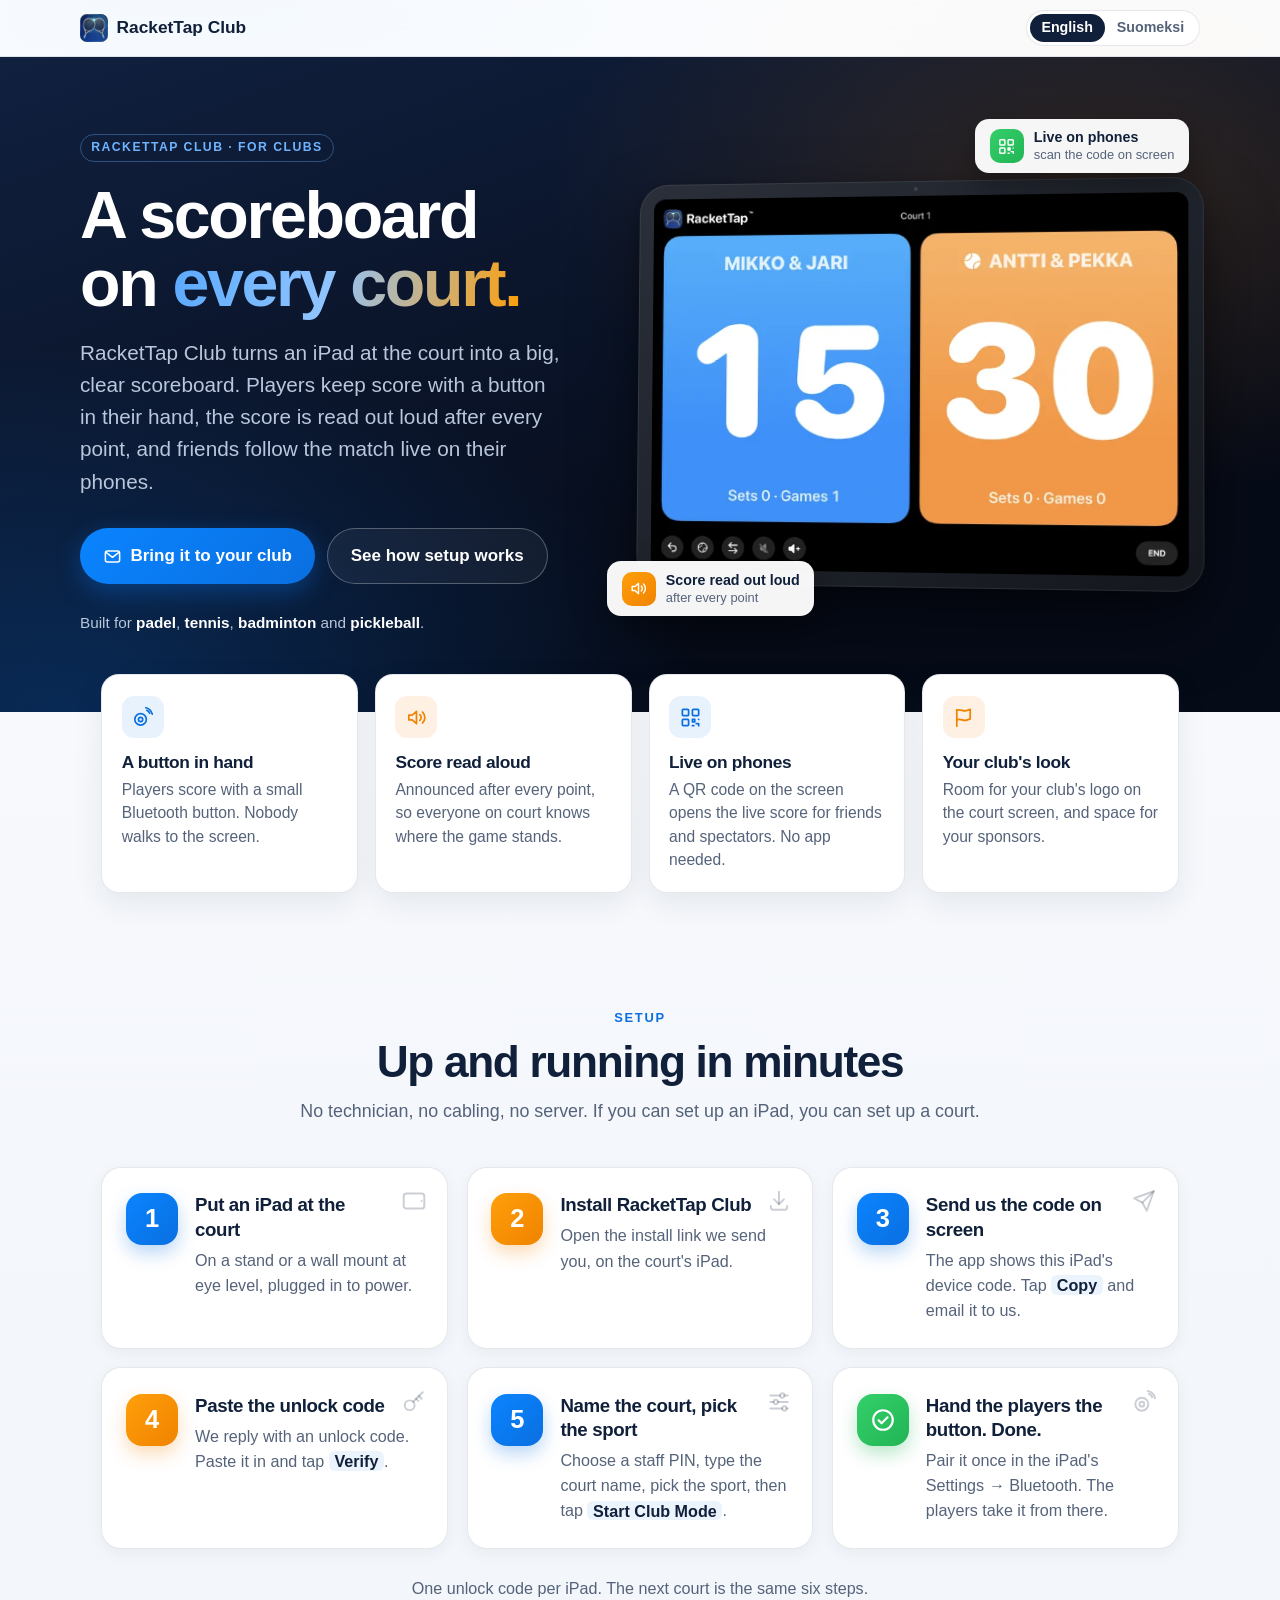
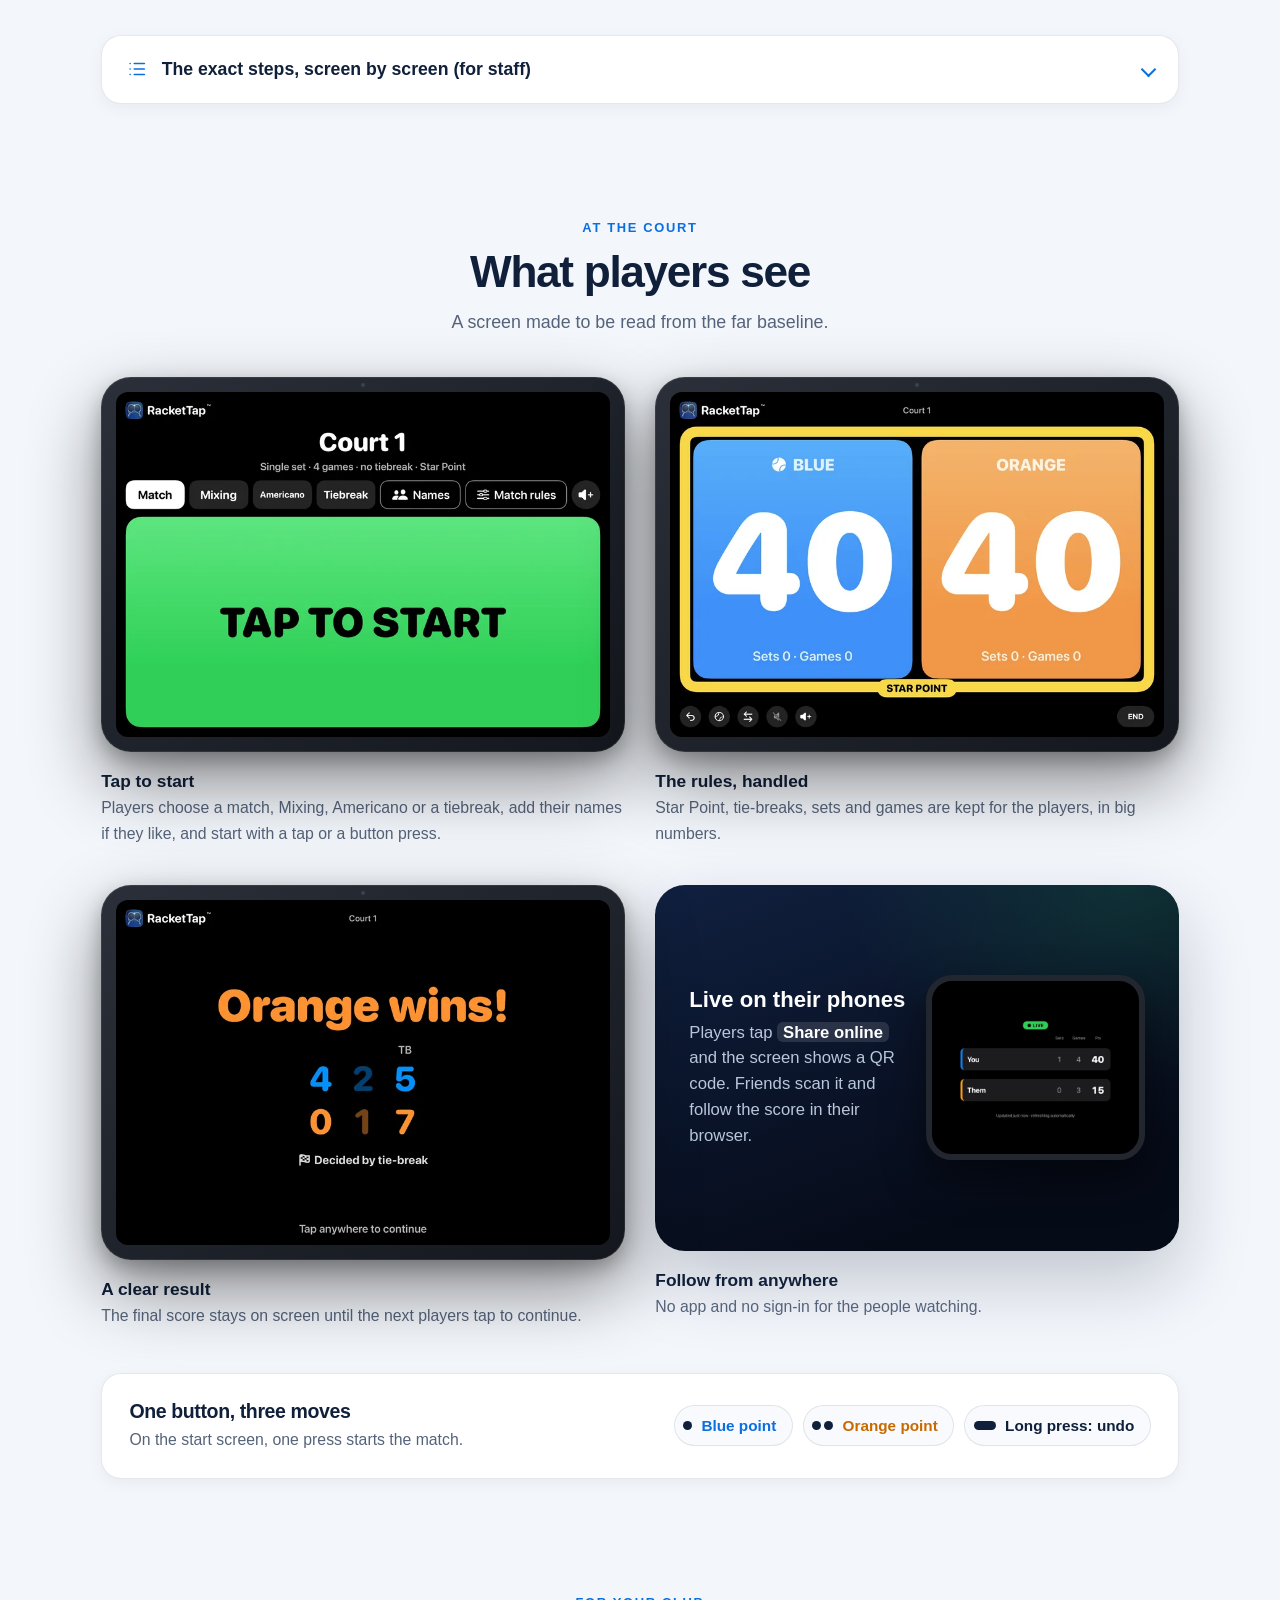
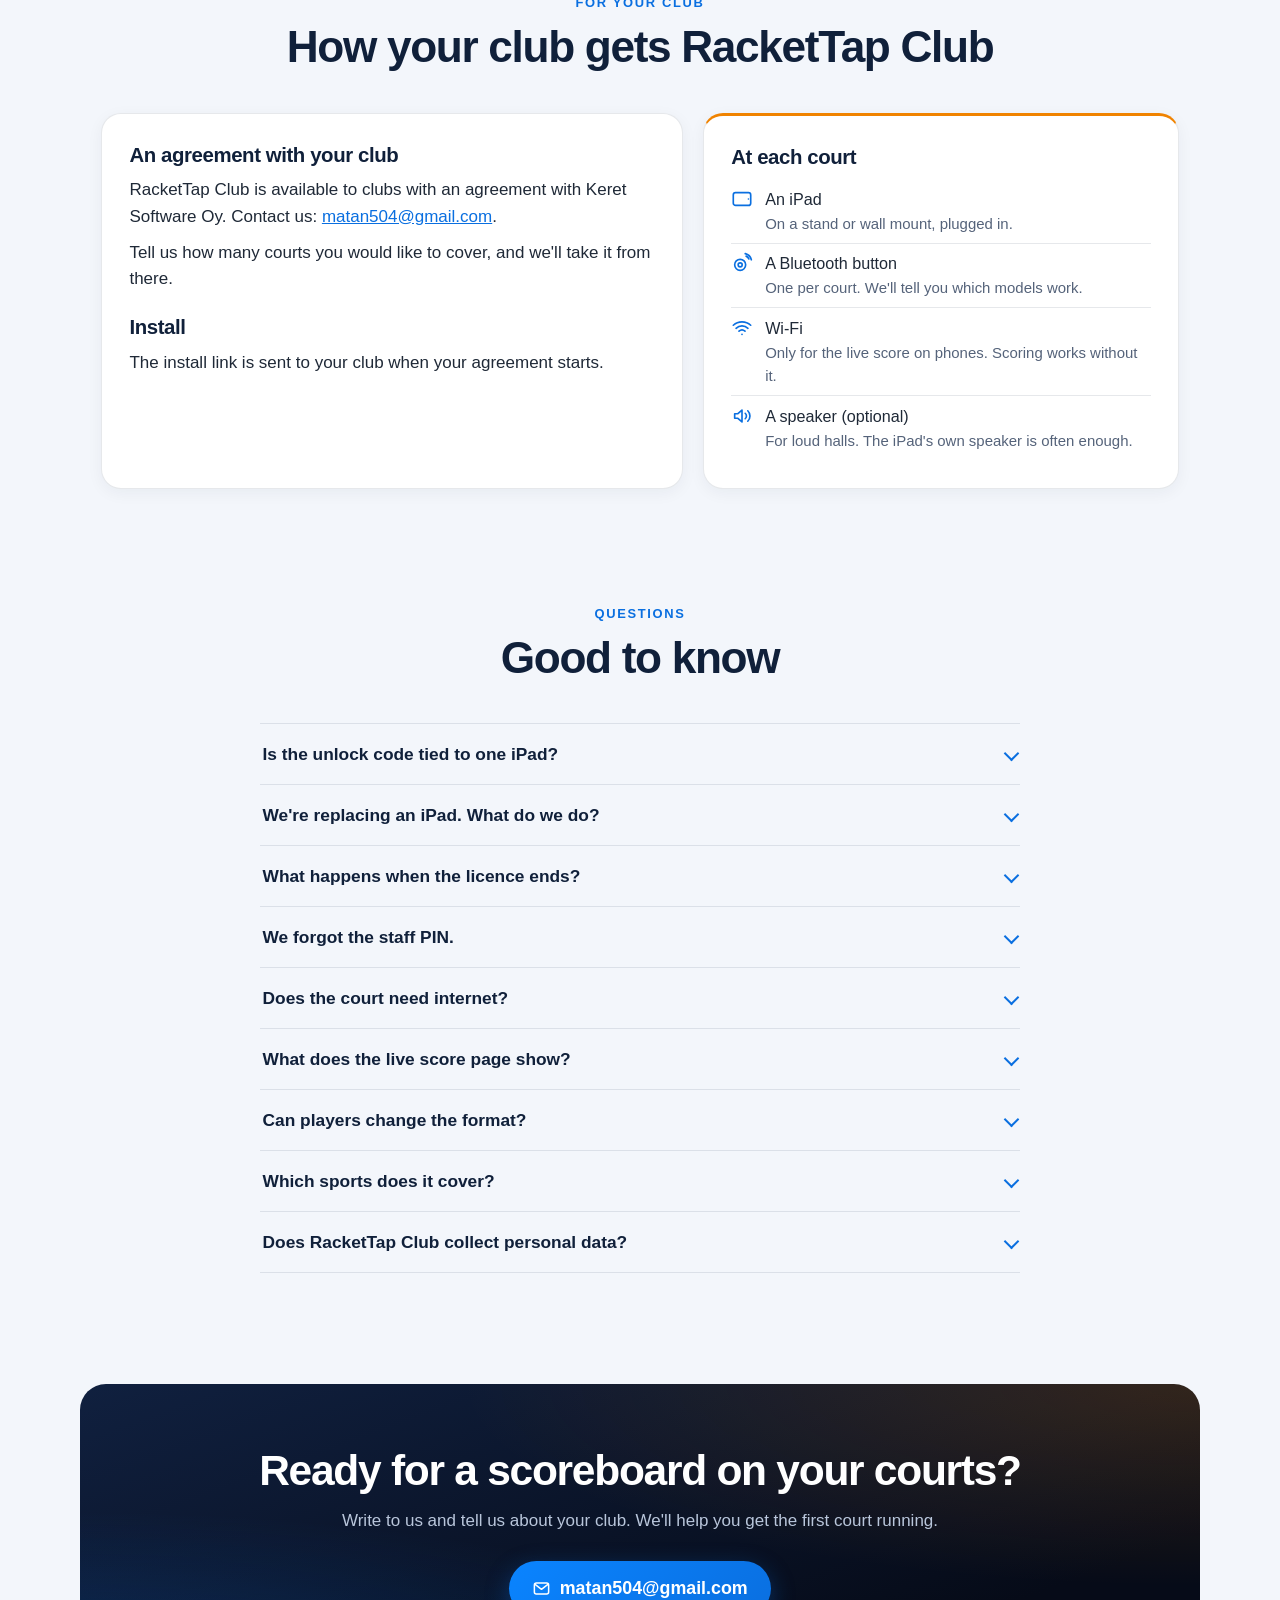
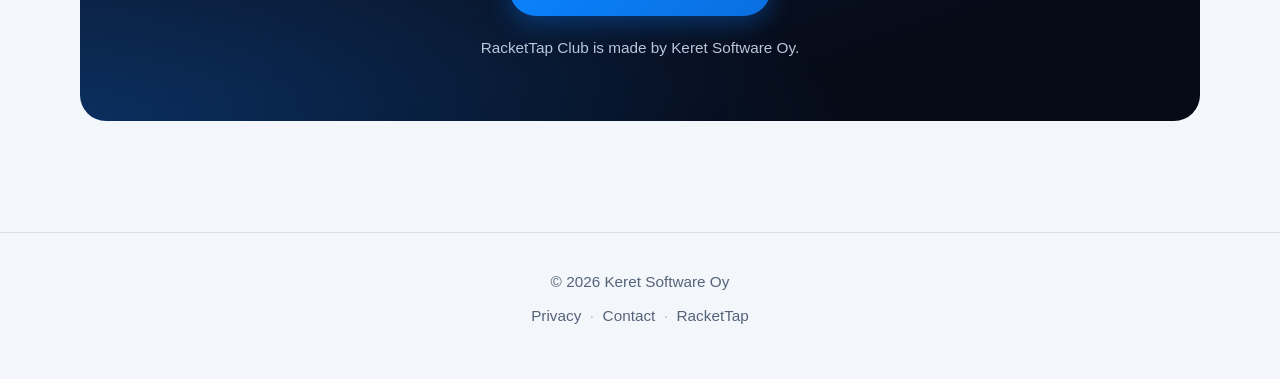
==== commit 84995c7e: "club: remove third-party club logo from court images; neutral logo copy; value-strip h2 Co-Authored-" ====
--- a/club/index.html
+++ b/club/index.html
@@ -92,7 +92,7 @@
                srcset="img/court-scoreboard-800.webp 800w, img/court-scoreboard-1400.webp 1400w"
                sizes="(max-width: 860px) 92vw, 600px"
                width="1400" height="978"
-               alt="The court iPad during a padel match: Mikko and Jari on blue lead 15, Antti and Pekka on orange have 30. Court 1, with the club's logo top right.">
+               alt="The court iPad during a padel match on Court 1: Mikko and Jari on blue have 15, Antti and Pekka on orange have 30.">
         </div>
         <div class="float-card voice" aria-hidden="true">
           <span class="fc-icon"><svg><use href="#i-voice"/></svg></span>
@@ -106,6 +106,7 @@
     </div>
   </header>
 
+  <h2 class="sr-only">What RacketTap Club does</h2>
   <ul class="value-strip" aria-label="What RacketTap Club does">
     <li class="value">
       <span class="v-icon"><svg aria-hidden="true"><use href="#i-button"/></svg></span>
@@ -125,7 +126,7 @@
     <li class="value">
       <span class="v-icon"><svg aria-hidden="true"><use href="#i-flag"/></svg></span>
       <h3>Your club's look</h3>
-      <p>Your club's logo on every court, with space for your sponsors.</p>
+      <p>Room for your club's logo on the court screen, and space for your sponsors.</p>
     </li>
   </ul>
 
@@ -354,7 +355,7 @@
                srcset="img/court-scoreboard-800.webp 800w, img/court-scoreboard-1400.webp 1400w"
                sizes="(max-width: 860px) 92vw, 600px"
                width="1400" height="978"
-               alt="Kentän iPad padel-ottelun aikana: sinisellä Mikko ja Jari, 15, oranssilla Antti ja Pekka, 30. Kenttä 1 ja seuran logo oikeassa yläkulmassa.">
+               alt="Kentän 1 iPad padel-ottelun aikana: sinisellä Mikko ja Jari, 15, oranssilla Antti ja Pekka, 30.">
         </div>
         <div class="float-card voice" aria-hidden="true">
           <span class="fc-icon"><svg><use href="#i-voice"/></svg></span>
@@ -368,6 +369,7 @@
     </div>
   </header>
 
+  <h2 class="sr-only">Mitä RacketTap Club tekee</h2>
   <ul class="value-strip" aria-label="Mitä RacketTap Club tekee">
     <li class="value">
       <span class="v-icon"><svg aria-hidden="true"><use href="#i-button"/></svg></span>
@@ -387,7 +389,7 @@
     <li class="value">
       <span class="v-icon"><svg aria-hidden="true"><use href="#i-flag"/></svg></span>
       <h3>Seuranne oma ilme</h3>
-      <p>Seuran logo jokaisella kentällä ja tilaa sponsoreillenne.</p>
+      <p>Kenttänäytöllä on paikka seuranne logolle ja tilaa sponsoreillenne.</p>
     </li>
   </ul>
 
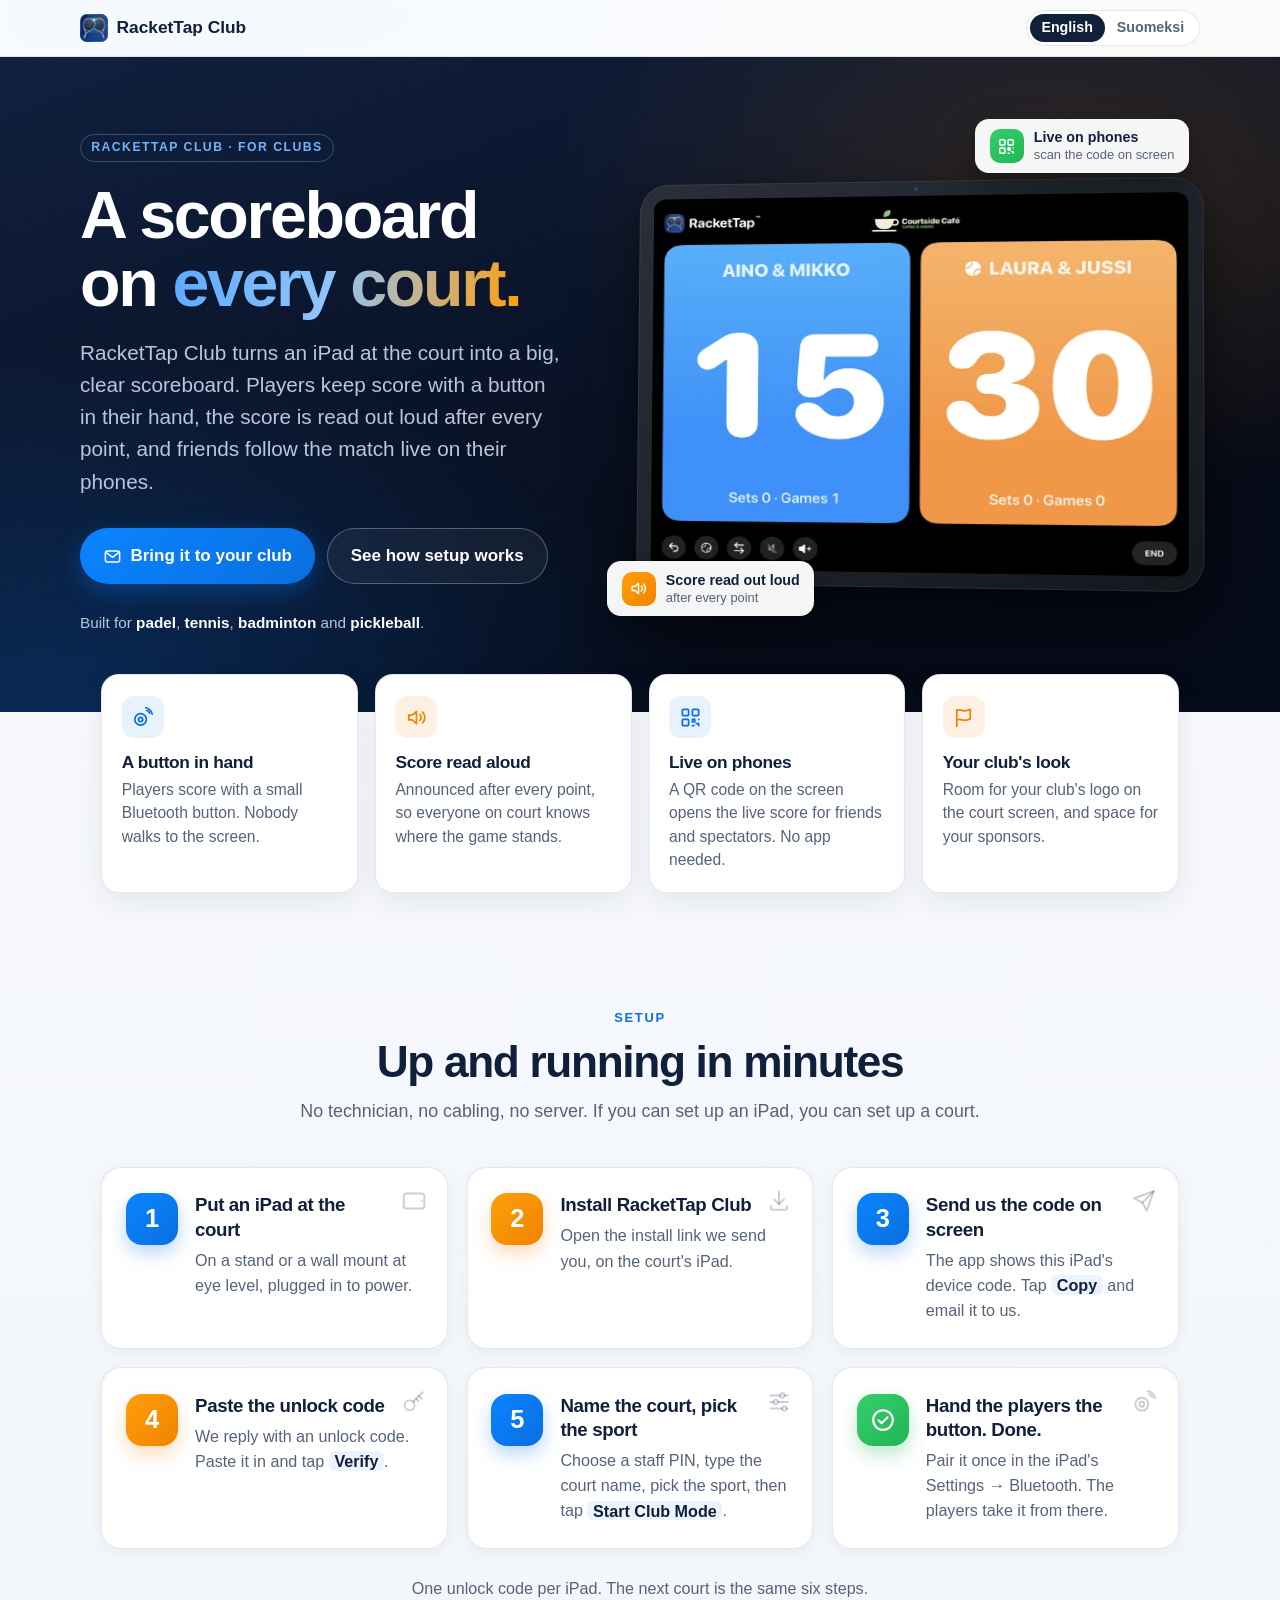
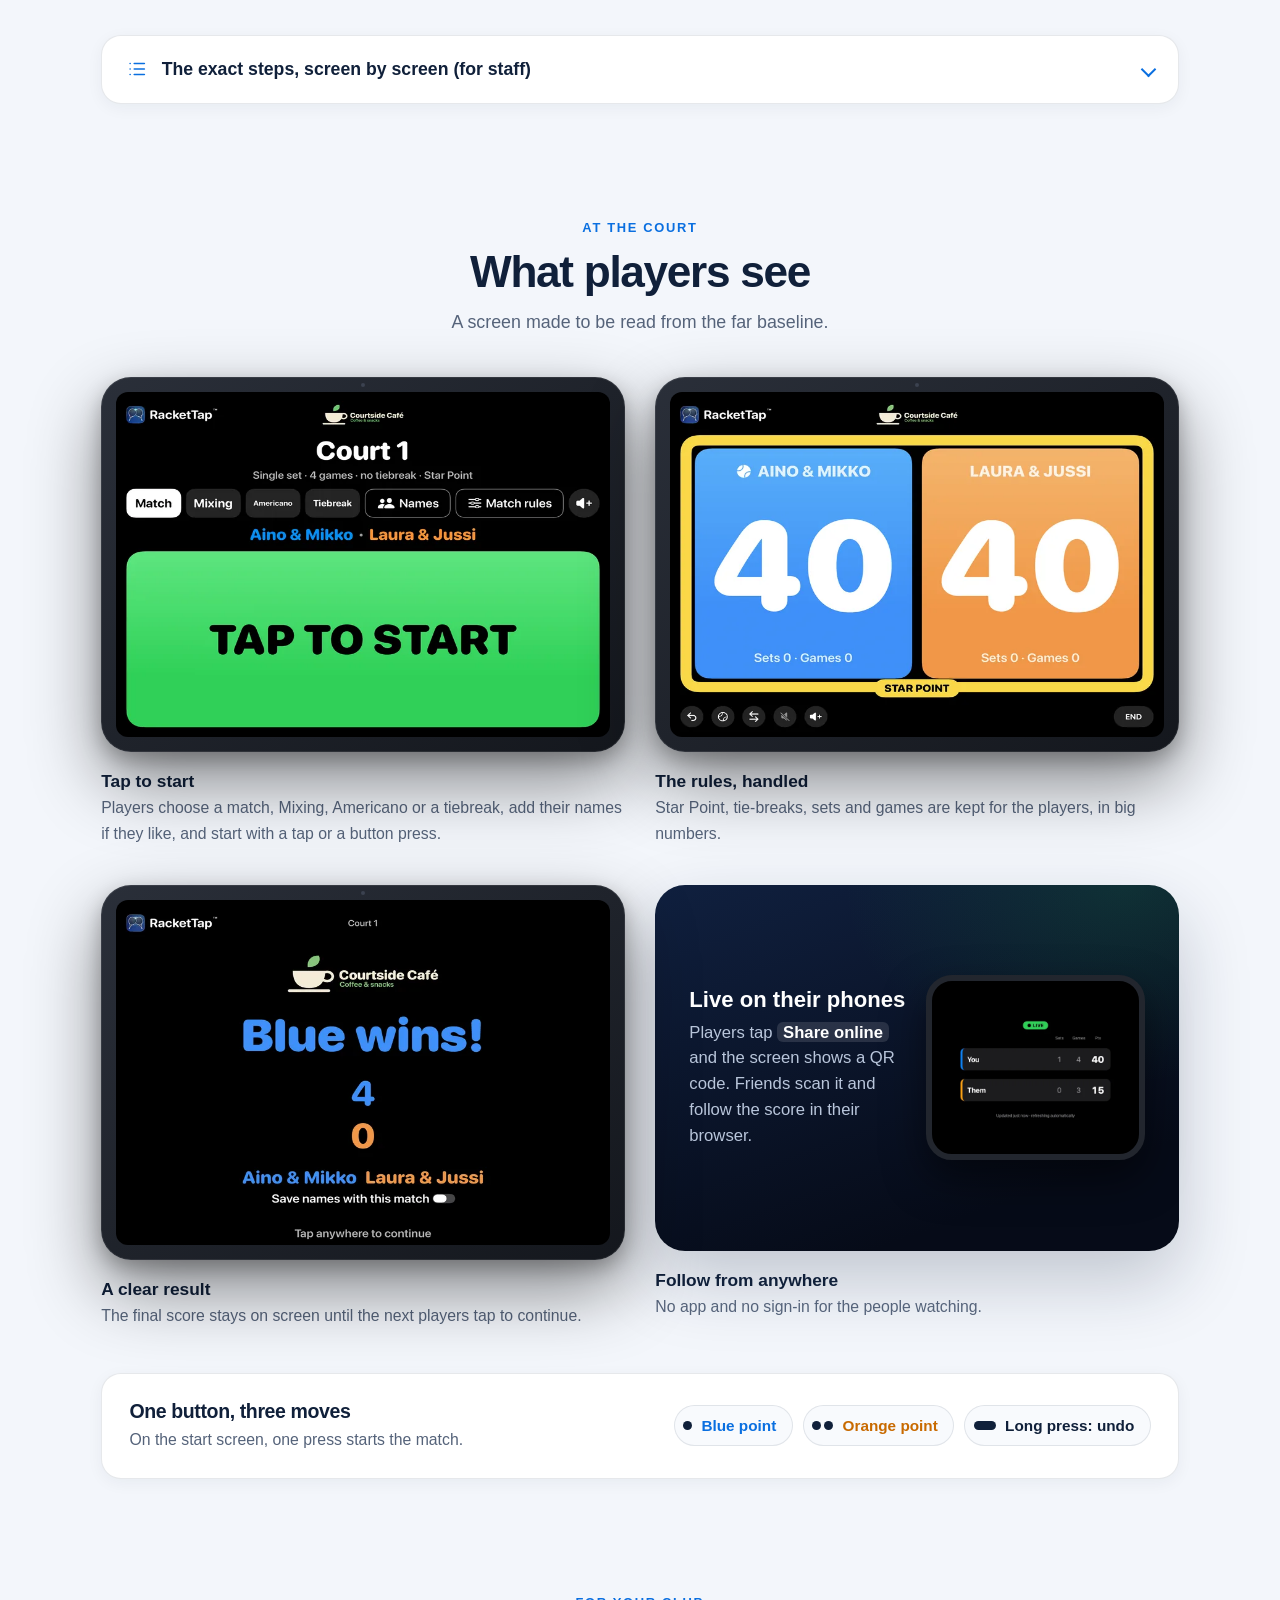
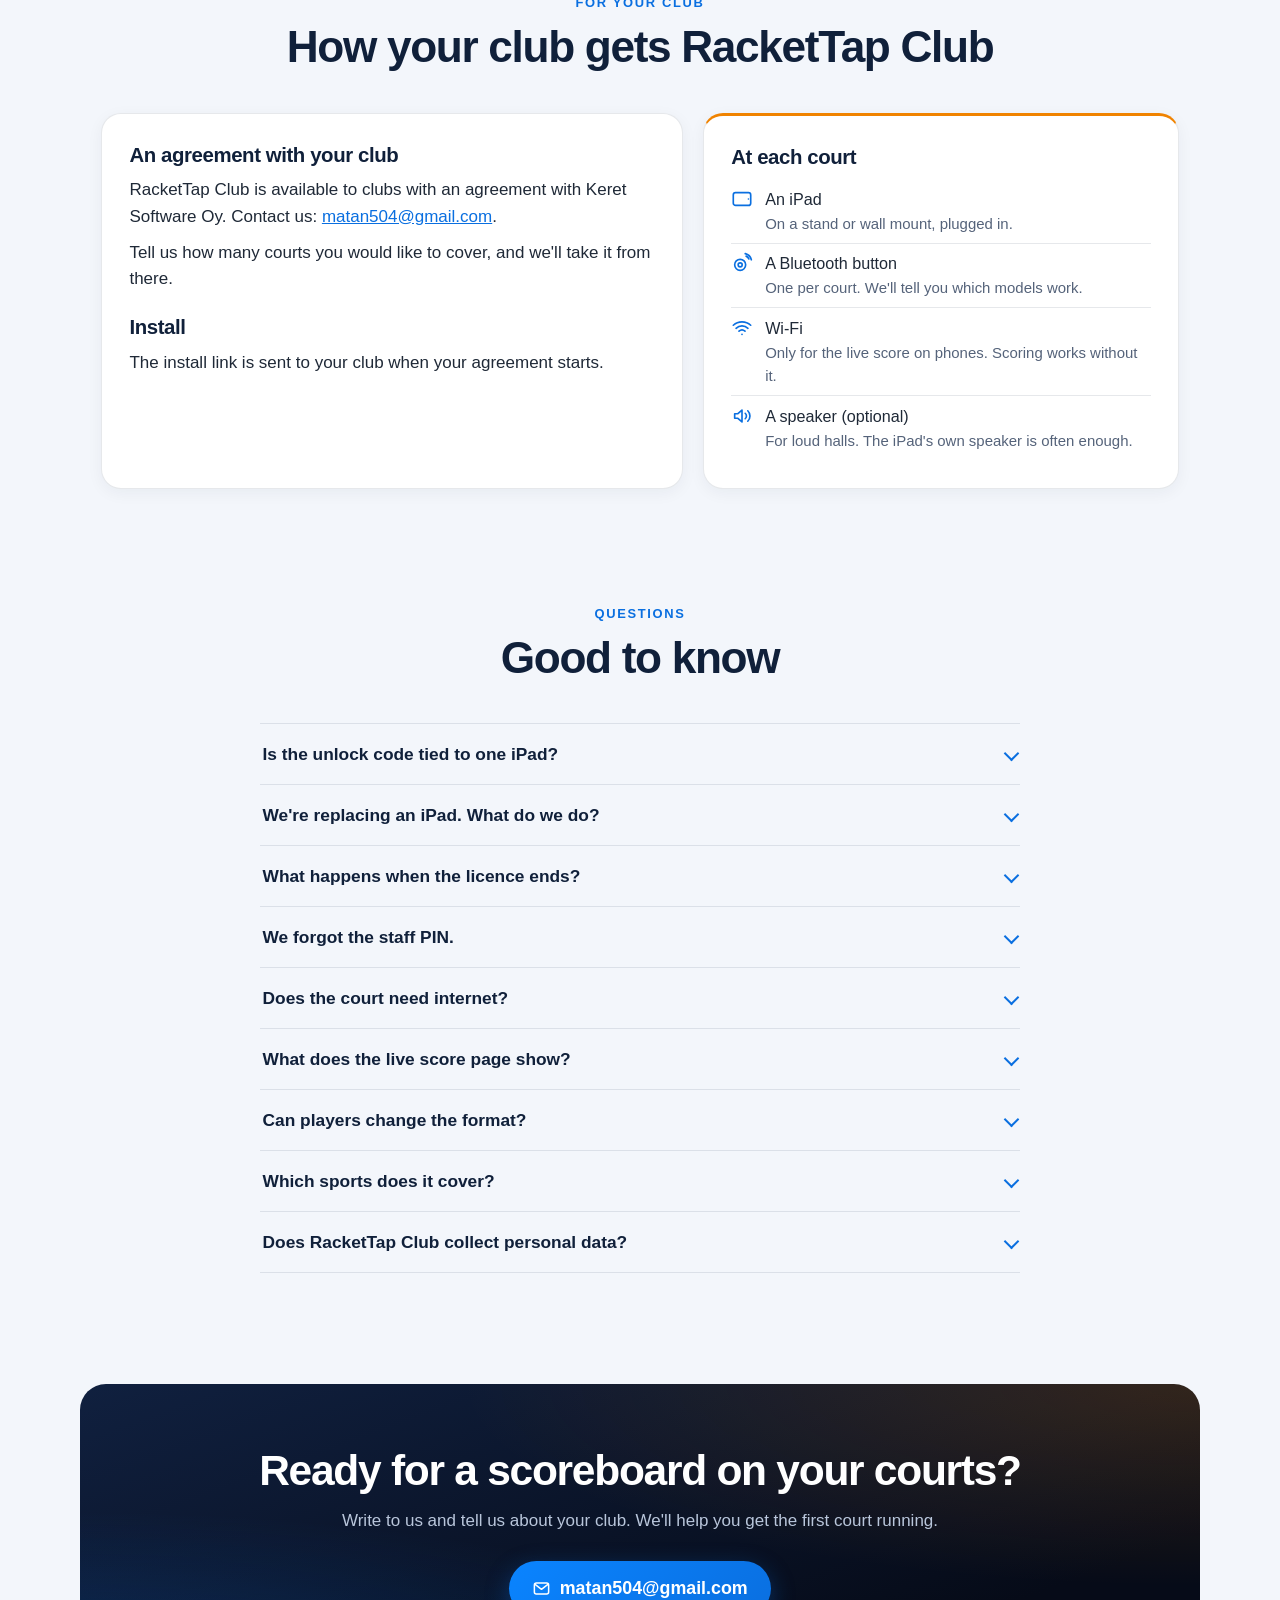
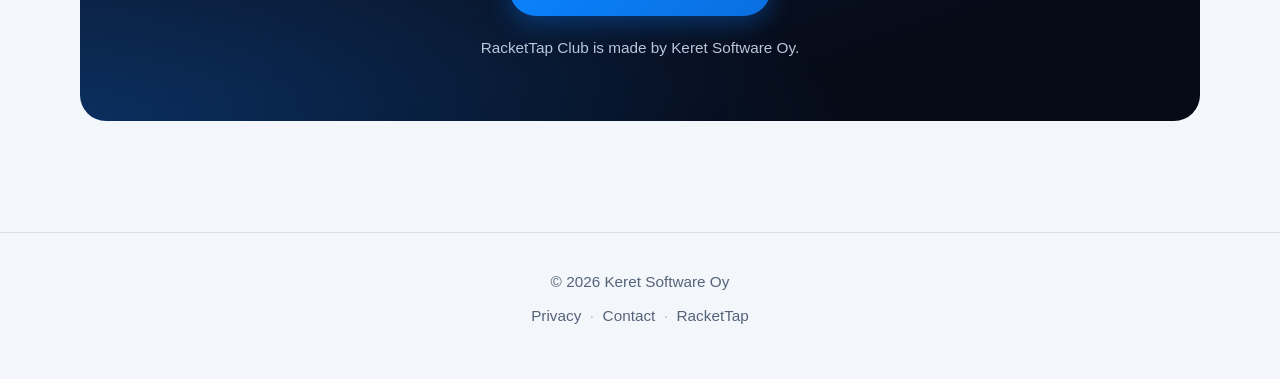
==== commit e9601bde: "club: Finnish app screens in the Finnish page, new renders for both; plain-language privacy page Co-" ====
--- a/club/index.html
+++ b/club/index.html
@@ -88,11 +88,11 @@
       </div>
       <div class="hero-visual">
         <div class="ipad">
-          <img src="img/court-scoreboard-1400.webp"
-               srcset="img/court-scoreboard-800.webp 800w, img/court-scoreboard-1400.webp 1400w"
+          <img src="img/court-scoreboard-en-1400.webp"
+               srcset="img/court-scoreboard-en-800.webp 800w, img/court-scoreboard-en-1400.webp 1400w"
                sizes="(max-width: 860px) 92vw, 600px"
-               width="1400" height="978"
-               alt="The court iPad during a padel match on Court 1: Mikko and Jari on blue have 15, Antti and Pekka on orange have 30.">
+               width="1400" height="1050"
+               alt="The court iPad during a padel match on Court 1: Aino and Mikko on blue have 15, Laura and Jussi on orange have 30.">
         </div>
         <div class="float-card voice" aria-hidden="true">
           <span class="fc-icon"><svg><use href="#i-voice"/></svg></span>
@@ -210,15 +210,15 @@
     </div>
     <div class="showcase">
       <figure class="shot">
-        <div class="ipad"><img src="img/court-start-800.webp" srcset="img/court-start-800.webp 800w, img/court-start-1400.webp 1400w" sizes="(max-width: 860px) 92vw, 540px" width="800" height="559" loading="lazy" alt="The court's start screen: Court 1, the match options, and a large green Tap to start button."></div>
+        <div class="ipad"><img src="img/court-start-en-800.webp" srcset="img/court-start-en-800.webp 800w, img/court-start-en-1400.webp 1400w" sizes="(max-width: 860px) 92vw, 540px" width="800" height="600" loading="lazy" alt="The court's start screen: Court 1, the match options, and a large green Tap to start button."></div>
         <figcaption><strong>Tap to start</strong><span>Players choose a match, Mixing, Americano or a tiebreak, add their names if they like, and start with a tap or a button press.</span></figcaption>
       </figure>
       <figure class="shot">
-        <div class="ipad"><img src="img/court-starpoint-800.webp" srcset="img/court-starpoint-800.webp 800w, img/court-starpoint-1400.webp 1400w" sizes="(max-width: 860px) 92vw, 540px" width="800" height="559" loading="lazy" alt="The scoreboard at 40–40 with the Star Point banner highlighted in yellow."></div>
+        <div class="ipad"><img src="img/court-starpoint-en-800.webp" srcset="img/court-starpoint-en-800.webp 800w, img/court-starpoint-en-1400.webp 1400w" sizes="(max-width: 860px) 92vw, 540px" width="800" height="600" loading="lazy" alt="The scoreboard at 40–40 with the Star Point banner highlighted in yellow."></div>
         <figcaption><strong>The rules, handled</strong><span>Star Point, tie-breaks, sets and games are kept for the players, in big numbers.</span></figcaption>
       </figure>
       <figure class="shot">
-        <div class="ipad"><img src="img/court-result-800.webp" srcset="img/court-result-800.webp 800w, img/court-result-1400.webp 1400w" sizes="(max-width: 860px) 92vw, 540px" width="800" height="559" loading="lazy" alt="The result screen: Orange wins, decided by a tie-break."></div>
+        <div class="ipad"><img src="img/court-result-en-800.webp" srcset="img/court-result-en-800.webp 800w, img/court-result-en-1400.webp 1400w" sizes="(max-width: 860px) 92vw, 540px" width="800" height="600" loading="lazy" alt="The result screen: Blue wins 4–0, with the sponsor logo above."></div>
         <figcaption><strong>A clear result</strong><span>The final score stays on screen until the next players tap to continue.</span></figcaption>
       </figure>
       <figure class="shot">
@@ -351,11 +351,11 @@
       </div>
       <div class="hero-visual">
         <div class="ipad">
-          <img src="img/court-scoreboard-1400.webp"
-               srcset="img/court-scoreboard-800.webp 800w, img/court-scoreboard-1400.webp 1400w"
+          <img src="img/court-scoreboard-fi-1400.webp"
+               srcset="img/court-scoreboard-fi-800.webp 800w, img/court-scoreboard-fi-1400.webp 1400w"
                sizes="(max-width: 860px) 92vw, 600px"
-               width="1400" height="978"
-               alt="Kentän 1 iPad padel-ottelun aikana: sinisellä Mikko ja Jari, 15, oranssilla Antti ja Pekka, 30.">
+               width="1400" height="1050"
+               alt="Kentän 1 iPad padel-ottelun aikana: sinisellä Aino ja Mikko, 15, oranssilla Laura ja Jussi, 30.">
         </div>
         <div class="float-card voice" aria-hidden="true">
           <span class="fc-icon"><svg><use href="#i-voice"/></svg></span>
@@ -473,15 +473,15 @@
     </div>
     <div class="showcase">
       <figure class="shot">
-        <div class="ipad"><img src="img/court-start-800.webp" srcset="img/court-start-800.webp 800w, img/court-start-1400.webp 1400w" sizes="(max-width: 860px) 92vw, 540px" width="800" height="559" loading="lazy" alt="Kentän aloitusnäyttö: kenttä 1, ottelun vaihtoehdot ja iso vihreä aloituspainike."></div>
+        <div class="ipad"><img src="img/court-start-fi-800.webp" srcset="img/court-start-fi-800.webp 800w, img/court-start-fi-1400.webp 1400w" sizes="(max-width: 860px) 92vw, 540px" width="800" height="600" loading="lazy" alt="Kentän aloitusnäyttö: kenttä 1, ottelun vaihtoehdot ja iso vihreä aloituspainike."></div>
         <figcaption><strong>Aloitus yhdellä napautuksella</strong><span>Pelaajat valitsevat ottelun, Mixingin, Americanon tai tiebreakin, lisäävät halutessaan nimensä ja aloittavat napautuksella tai painikkeella.</span></figcaption>
       </figure>
       <figure class="shot">
-        <div class="ipad"><img src="img/court-starpoint-800.webp" srcset="img/court-starpoint-800.webp 800w, img/court-starpoint-1400.webp 1400w" sizes="(max-width: 860px) 92vw, 540px" width="800" height="559" loading="lazy" alt="Tulostaulu tilanteessa 40–40, keltainen Star Point -kehys korostettuna."></div>
+        <div class="ipad"><img src="img/court-starpoint-fi-800.webp" srcset="img/court-starpoint-fi-800.webp 800w, img/court-starpoint-fi-1400.webp 1400w" sizes="(max-width: 860px) 92vw, 540px" width="800" height="600" loading="lazy" alt="Tulostaulu tilanteessa 40–40, keltainen Tähtipiste-kehys korostettuna."></div>
         <figcaption><strong>Säännöt hoituvat</strong><span>Star Point, tiebreakit, erät ja pelit pysyvät kirjassa isoin numeroin.</span></figcaption>
       </figure>
       <figure class="shot">
-        <div class="ipad"><img src="img/court-result-800.webp" srcset="img/court-result-800.webp 800w, img/court-result-1400.webp 1400w" sizes="(max-width: 860px) 92vw, 540px" width="800" height="559" loading="lazy" alt="Tulosnäyttö: oranssi voittaa, ratkaistu tiebreakissa."></div>
+        <div class="ipad"><img src="img/court-result-fi-800.webp" srcset="img/court-result-fi-800.webp 800w, img/court-result-fi-1400.webp 1400w" sizes="(max-width: 860px) 92vw, 540px" width="800" height="600" loading="lazy" alt="Tulosnäyttö: sininen voittaa 4–0, sponsorin logo yllä."></div>
         <figcaption><strong>Selkeä lopputulos</strong><span>Lopputulos pysyy näytöllä, kunnes seuraavat pelaajat napauttavat jatkaakseen.</span></figcaption>
       </figure>
       <figure class="shot">
